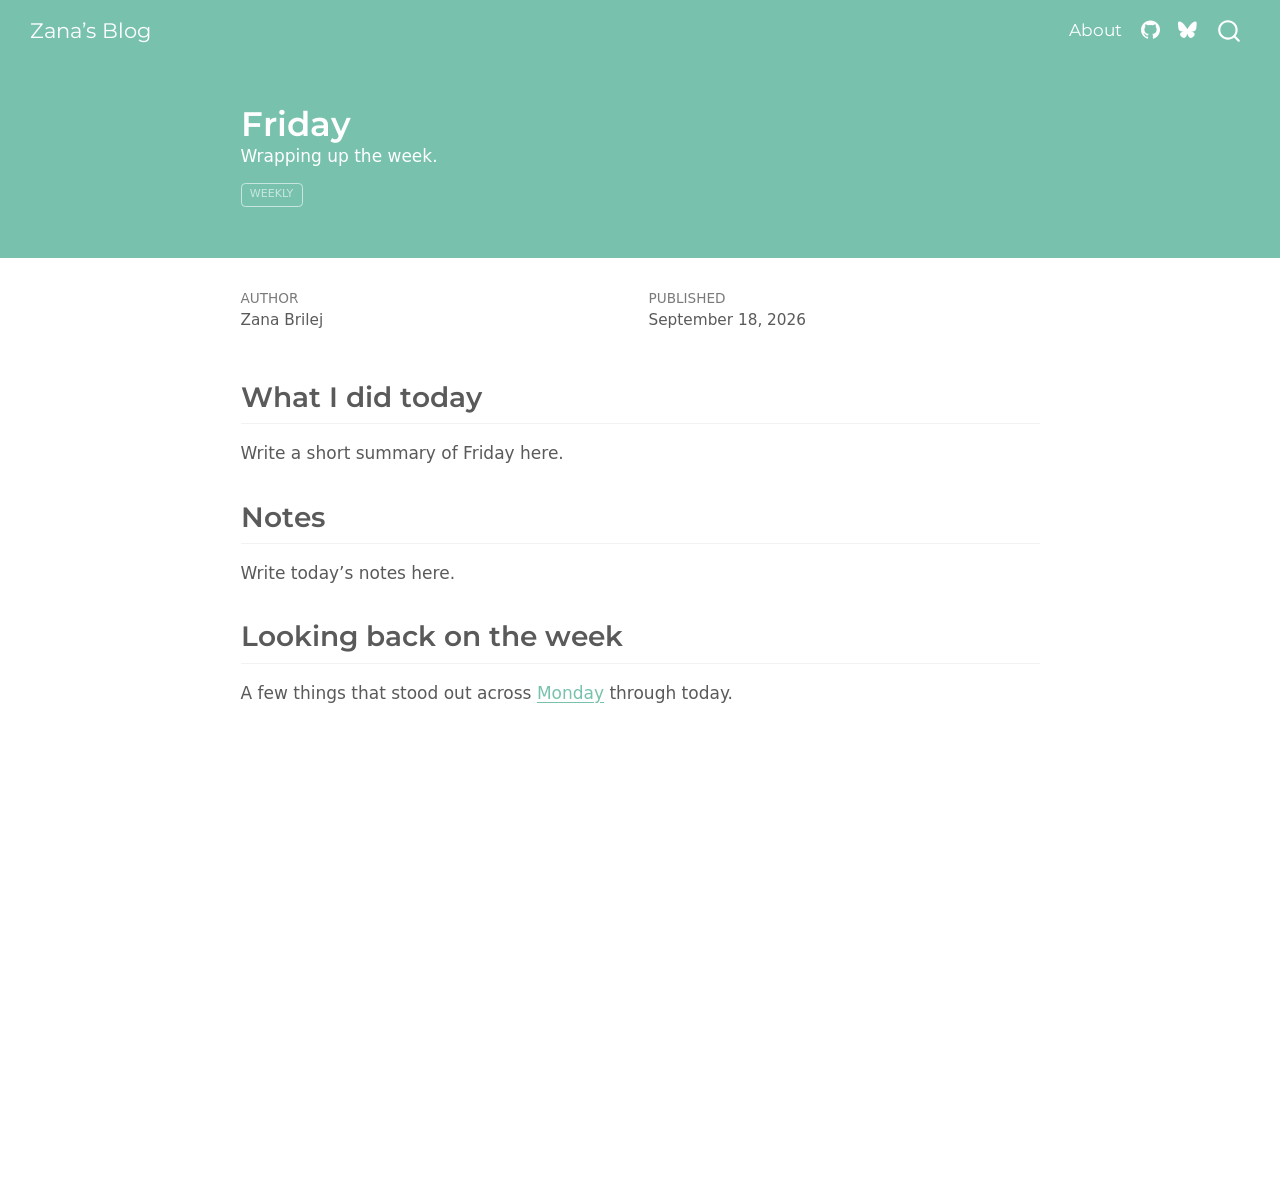
==== posts/friday/index.html @ 2ac6165e "Built site for gh-pages" ====
<!DOCTYPE html>
<html xmlns="http://www.w3.org/1999/xhtml" lang="en" xml:lang="en"><head>

<meta charset="utf-8">
<meta name="generator" content="quarto-1.10.18">

<meta name="viewport" content="width=device-width, initial-scale=1.0, user-scalable=yes">

<meta name="author" content="Zana Brilej">
<meta name="dcterms.date" content="2026-09-18">
<meta name="description" content="Wrapping up the week.">

<title>Friday – Zana’s Blog</title>
<style>
/* Default styles provided by pandoc.
** See https://pandoc.org/MANUAL.html#variables-for-html for config info.
*/
span.smallcaps{font-variant: small-caps;}
div.columns{display: flex; gap: 1.5em;}
div.column{flex: auto;}
@media screen {
div.columns{gap: min(4vw, 1.5em);}
div.column{overflow-x: auto;}
}
div.hanging-indent{margin-left: 1.5em; text-indent: -1.5em;}
ul.task-list{list-style: none;}
ul.task-list li input[type="checkbox"] {
  width: 0.8em;
  margin: 0 0.8em 0.2em -1em; /* quarto-specific, see https://github.com/quarto-dev/quarto-cli/issues/4556 */ 
  vertical-align: middle;
}
</style>


<script src="../../site_libs/quarto-nav/quarto-nav.js"></script>
<script src="../../site_libs/quarto-nav/headroom.min.js"></script>
<script src="../../site_libs/clipboard/clipboard.min.js"></script>
<script src="../../site_libs/quarto-search/autocomplete.umd.js"></script>
<script src="../../site_libs/quarto-search/fuse.min.js"></script>
<script src="../../site_libs/quarto-search/quarto-search.js"></script>
<meta name="quarto:offset" content="../../">
<script src="../../site_libs/quarto-html/quarto.js" type="module"></script>
<script src="../../site_libs/quarto-html/tabsets/tabsets.js" type="module"></script>
<script src="../../site_libs/quarto-html/popper.min.js"></script>
<script src="../../site_libs/quarto-html/tippy.umd.min.js"></script>
<script src="../../site_libs/quarto-html/anchor.min.js"></script>
<link href="../../site_libs/quarto-html/tippy.css" rel="stylesheet">
<link href="../../site_libs/quarto-html/quarto-syntax-highlighting-64a204ab8560d761af7679ceaba22944.css" rel="stylesheet" id="quarto-text-highlighting-styles">
<script src="../../site_libs/bootstrap/bootstrap.min.js"></script>
<link href="../../site_libs/bootstrap/bootstrap-icons.css" rel="stylesheet">
<link href="../../site_libs/bootstrap/bootstrap-3f68e3761999f75b0fd8faf9fa20daed.min.css" rel="stylesheet" append-hash="true" id="quarto-bootstrap" data-mode="light">
<script id="quarto-search-options" type="application/json">{
  "location": "navbar",
  "copy-button": false,
  "collapse-after": 3,
  "panel-placement": "end",
  "type": "overlay",
  "limit": 50,
  "keyboard-shortcut": [
    "f",
    "/",
    "s"
  ],
  "show-item-context": false,
  "language": {
    "search-no-results-text": "No results",
    "search-matching-documents-text": "matching documents",
    "search-copy-link-title": "Copy link to search",
    "search-hide-matches-text": "Hide additional matches",
    "search-more-match-text": "more match in this document",
    "search-more-matches-text": "more matches in this document",
    "search-clear-button-title": "Clear",
    "search-text-placeholder": "",
    "search-detached-cancel-button-title": "Cancel",
    "search-submit-button-title": "Submit",
    "search-label": "Search"
  }
}</script>


<link rel="stylesheet" href="../../styles.css">
</head>

<body class="nav-fixed fullcontent quarto-light">

<div id="quarto-search-results"></div>
  <header id="quarto-header" class="headroom fixed-top quarto-banner">
    <nav class="navbar navbar-expand-lg " data-bs-theme="dark">
      <div class="navbar-container container-fluid">
      <div class="navbar-brand-container mx-auto">
    <a class="navbar-brand" href="../../index.html">
    <span class="navbar-title">Zana’s Blog</span>
    </a>
  </div>
            <div id="quarto-search" class="" title="Search"></div>
          <button class="navbar-toggler" type="button" data-bs-toggle="collapse" data-bs-target="#navbarCollapse" aria-controls="navbarCollapse" role="menu" aria-expanded="false" aria-label="Toggle navigation" onclick="if (window.quartoToggleHeadroom) { window.quartoToggleHeadroom(); }">
  <span class="navbar-toggler-icon"></span>
</button>
          <div class="collapse navbar-collapse" id="navbarCollapse">
            <ul class="navbar-nav navbar-nav-scroll ms-auto">
  <li class="nav-item">
    <a class="nav-link" href="../../about.html"> 
<span class="menu-text">About</span></a>
  </li>  
  <li class="nav-item compact">
    <a class="nav-link" href="https://github.com/zanabrilej22"> <i class="bi bi-github" role="img">
</i> 
<span class="menu-text"></span></a>
  </li>  
  <li class="nav-item compact">
    <a class="nav-link" href="https://bsky.app/"> <i class="bi bi-bluesky" role="img">
</i> 
<span class="menu-text"></span></a>
  </li>  
</ul>
          </div> <!-- /navcollapse -->
            <div class="quarto-navbar-tools">
</div>
      </div> <!-- /container-fluid -->
    </nav>
</header>
<!-- content -->
<header id="title-block-header" class="quarto-title-block default page-columns page-full">
  <div class="quarto-title-banner page-columns page-full">
    <div class="quarto-title column-body">
      <h1 class="title">Friday</h1>
                  <div>
        <div class="description">
          Wrapping up the week.
        </div>
      </div>
                          <div class="quarto-categories">
                <div class="quarto-category">weekly</div>
              </div>
                  </div>
  </div>
    
  
  <div class="quarto-title-meta">

      <div>
      <div class="quarto-title-meta-heading">Author</div>
      <div class="quarto-title-meta-contents">
               <p>Zana Brilej </p>
            </div>
    </div>
      
      <div>
      <div class="quarto-title-meta-heading">Published</div>
      <div class="quarto-title-meta-contents">
        <p class="date">September 18, 2026</p>
      </div>
    </div>
    
      
    </div>
    
  
  </header><div id="quarto-content" class="quarto-container page-columns page-rows-contents page-layout-article page-navbar">
<!-- sidebar -->
<!-- margin-sidebar -->
    
<!-- main -->
<main class="content quarto-banner-title-block" id="quarto-document-content">





<section id="what-i-did-today" class="level2">
<h2 class="anchored" data-anchor-id="what-i-did-today">What I did today</h2>
<p>Write a short summary of Friday here.</p>
</section>
<section id="notes" class="level2">
<h2 class="anchored" data-anchor-id="notes">Notes</h2>
<p>Write today’s notes here.</p>
</section>
<section id="looking-back-on-the-week" class="level2">
<h2 class="anchored" data-anchor-id="looking-back-on-the-week">Looking back on the week</h2>
<p>A few things that stood out across <a href="../monday/">Monday</a> through today.</p>


</section>

</main> <!-- /main -->
<script id="quarto-html-after-body" type="application/javascript">
  window.document.addEventListener("DOMContentLoaded", function (event) {
    const icon = "";
    const anchorJS = new window.AnchorJS();
    anchorJS.options = {
      placement: 'right',
      icon: icon
    };
    anchorJS.add('.anchored');
    const isCodeAnnotation = (el) => {
      for (const clz of el.classList) {
        if (clz.startsWith('code-annotation-')) {                     
          return true;
        }
      }
      return false;
    }
    const onCopySuccess = function(e) {
      // button target
      const button = e.trigger;
      // don't keep focus
      button.blur();
      // flash "checked"
      button.classList.add('code-copy-button-checked');
      var currentTitle = button.getAttribute("title");
      button.setAttribute("title", "Copied!");
      let tooltip;
      if (window.bootstrap) {
        button.setAttribute("data-bs-toggle", "tooltip");
        button.setAttribute("data-bs-placement", "left");
        button.setAttribute("data-bs-title", "Copied!");
        tooltip = new bootstrap.Tooltip(button, 
          { trigger: "manual", 
            customClass: "code-copy-button-tooltip",
            offset: [0, -8]});
        tooltip.show();    
      }
      setTimeout(function() {
        if (tooltip) {
          tooltip.hide();
          button.removeAttribute("data-bs-title");
          button.removeAttribute("data-bs-toggle");
          button.removeAttribute("data-bs-placement");
        }
        button.setAttribute("title", currentTitle);
        button.classList.remove('code-copy-button-checked');
      }, 1000);
      // clear code selection
      e.clearSelection();
    }
    const getTextToCopy = function(trigger) {
      const outerScaffold = trigger.parentElement.cloneNode(true);
      const codeEl = outerScaffold.querySelector('code');
      for (const childEl of codeEl.children) {
        if (isCodeAnnotation(childEl)) {
          childEl.remove();
        }
      }
      return codeEl.innerText;
    }
    const clipboard = new window.ClipboardJS('.code-copy-button:not([data-in-quarto-modal])', {
      text: getTextToCopy
    });
    clipboard.on('success', onCopySuccess);
    if (window.document.getElementById('quarto-embedded-source-code-modal')) {
      const clipboardModal = new window.ClipboardJS('.code-copy-button[data-in-quarto-modal]', {
        text: getTextToCopy,
        container: window.document.getElementById('quarto-embedded-source-code-modal')
      });
      clipboardModal.on('success', onCopySuccess);
    }
      var localhostRegex = new RegExp(/^(?:http|https):\/\/localhost\:?[0-9]*\//);
      var mailtoRegex = new RegExp(/^mailto:/);
        var filterRegex = new RegExp("https:\/\/zanabrilej22\.github\.io\/Reproducible_research_course\/");
      var isInternal = (href) => {
          return filterRegex.test(href) || localhostRegex.test(href) || mailtoRegex.test(href);
      }
      // Inspect non-navigation links and adorn them if external
     var links = window.document.querySelectorAll('a[href]:not(.nav-link):not(.navbar-brand):not(.toc-action):not(.sidebar-link):not(.sidebar-item-toggle):not(.pagination-link):not(.no-external):not([aria-hidden]):not(.dropdown-item):not(.quarto-navigation-tool):not(.about-link)');
      for (var i=0; i<links.length; i++) {
        const link = links[i];
        if (!isInternal(link.href)) {
          // undo the damage that might have been done by quarto-nav.js in the case of
          // links that we want to consider external
          if (link.dataset.originalHref !== undefined) {
            link.href = link.dataset.originalHref;
          }
        }
      }
    function tippyHover(el, contentFn, onTriggerFn, onUntriggerFn) {
      const config = {
        allowHTML: true,
        maxWidth: 500,
        delay: 100,
        arrow: false,
        appendTo: function(el) {
            return el.parentElement;
        },
        interactive: true,
        interactiveBorder: 10,
        theme: 'quarto',
        placement: 'bottom-start',
      };
      if (contentFn) {
        config.content = contentFn;
      }
      if (onTriggerFn) {
        config.onTrigger = onTriggerFn;
      }
      if (onUntriggerFn) {
        config.onUntrigger = onUntriggerFn;
      }
      window.tippy(el, config); 
    }
    const noterefs = window.document.querySelectorAll('a[role="doc-noteref"]');
    for (var i=0; i<noterefs.length; i++) {
      const ref = noterefs[i];
      tippyHover(ref, function() {
        // use id or data attribute instead here
        let href = ref.getAttribute('data-footnote-href') || ref.getAttribute('href');
        try { href = new URL(href).hash; } catch {}
        const id = href.replace(/^#\/?/, "");
        const note = window.document.getElementById(id);
        if (note) {
          return note.innerHTML;
        } else {
          return "";
        }
      });
    }
    const xrefs = window.document.querySelectorAll('a.quarto-xref');
    const processXRef = (id, note) => {
      // Strip column container classes
      const stripColumnClz = (el) => {
        el.classList.remove("page-full", "page-columns");
        if (el.children) {
          for (const child of el.children) {
            stripColumnClz(child);
          }
        }
      }
      stripColumnClz(note)
      if (id === null || id.startsWith('sec-')) {
        // Special case sections, only their first couple elements
        const container = document.createElement("div");
        if (note.children && note.children.length > 2) {
          container.appendChild(note.children[0].cloneNode(true));
          for (let i = 1; i < note.children.length; i++) {
            const child = note.children[i];
            if (child.tagName === "P" && child.innerText === "") {
              continue;
            } else {
              container.appendChild(child.cloneNode(true));
              break;
            }
          }
          if (window.Quarto?.typesetMath) {
            window.Quarto.typesetMath(container);
          }
          return container.innerHTML
        } else {
          if (window.Quarto?.typesetMath) {
            window.Quarto.typesetMath(note);
          }
          return note.innerHTML;
        }
      } else {
        // Remove any anchor links if they are present
        const anchorLink = note.querySelector('a.anchorjs-link');
        if (anchorLink) {
          anchorLink.remove();
        }
        if (window.Quarto?.typesetMath) {
          window.Quarto.typesetMath(note);
        }
        if (note.classList.contains("callout")) {
          return note.outerHTML;
        } else {
          return note.innerHTML;
        }
      }
    }
    for (var i=0; i<xrefs.length; i++) {
      const xref = xrefs[i];
      tippyHover(xref, undefined, function(instance) {
        instance.disable();
        let url = xref.getAttribute('href');
        let hash = undefined; 
        if (url.startsWith('#')) {
          hash = url;
        } else {
          try { hash = new URL(url).hash; } catch {}
        }
        if (hash) {
          const id = hash.replace(/^#\/?/, "");
          const note = window.document.getElementById(id);
          if (note !== null) {
            try {
              const html = processXRef(id, note.cloneNode(true));
              instance.setContent(html);
            } finally {
              instance.enable();
              instance.show();
            }
          } else {
            // See if we can fetch this
            fetch(url.split('#')[0])
            .then(res => res.text())
            .then(html => {
              const parser = new DOMParser();
              const htmlDoc = parser.parseFromString(html, "text/html");
              const note = htmlDoc.getElementById(id);
              if (note !== null) {
                const html = processXRef(id, note);
                instance.setContent(html);
              } 
            }).finally(() => {
              instance.enable();
              instance.show();
            });
          }
        } else {
          // See if we can fetch a full url (with no hash to target)
          // This is a special case and we should probably do some content thinning / targeting
          fetch(url)
          .then(res => res.text())
          .then(html => {
            const parser = new DOMParser();
            const htmlDoc = parser.parseFromString(html, "text/html");
            const note = htmlDoc.querySelector('main.content');
            if (note !== null) {
              // This should only happen for chapter cross references
              // (since there is no id in the URL)
              // remove the first header
              if (note.children.length > 0 && note.children[0].tagName === "HEADER") {
                note.children[0].remove();
              }
              const html = processXRef(null, note);
              instance.setContent(html);
            } 
          }).finally(() => {
            instance.enable();
            instance.show();
          });
        }
      }, function(instance) {
      });
    }
        let selectedAnnoteEl;
        const selectorForAnnotation = ( cell, annotation) => {
          let cellAttr = 'data-code-cell="' + cell + '"';
          let lineAttr = 'data-code-annotation="' +  annotation + '"';
          const selector = 'span[' + cellAttr + '][' + lineAttr + ']';
          return selector;
        }
        const selectCodeLines = (annoteEl) => {
          const doc = window.document;
          const targetCell = annoteEl.getAttribute("data-target-cell");
          const targetAnnotation = annoteEl.getAttribute("data-target-annotation");
          const annoteSpan = window.document.querySelector(selectorForAnnotation(targetCell, targetAnnotation));
          const lines = annoteSpan.getAttribute("data-code-lines").split(",");
          const lineIds = lines.map((line) => {
            return targetCell + "-" + line;
          })
          let top = null;
          let height = null;
          let parent = null;
          if (lineIds.length > 0) {
              //compute the position of the single el (top and bottom and make a div)
              const el = window.document.getElementById(lineIds[0]);
              top = el.offsetTop;
              height = el.offsetHeight;
              parent = el.parentElement.parentElement;
            if (lineIds.length > 1) {
              const lastEl = window.document.getElementById(lineIds[lineIds.length - 1]);
              const bottom = lastEl.offsetTop + lastEl.offsetHeight;
              height = bottom - top;
            }
            if (top !== null && height !== null && parent !== null) {
              // cook up a div (if necessary) and position it 
              let div = window.document.getElementById("code-annotation-line-highlight");
              if (div === null) {
                div = window.document.createElement("div");
                div.setAttribute("id", "code-annotation-line-highlight");
                div.style.position = 'absolute';
                parent.appendChild(div);
              }
              div.style.top = top - 2 + "px";
              div.style.height = height + 4 + "px";
              div.style.left = 0;
              let gutterDiv = window.document.getElementById("code-annotation-line-highlight-gutter");
              if (gutterDiv === null) {
                gutterDiv = window.document.createElement("div");
                gutterDiv.setAttribute("id", "code-annotation-line-highlight-gutter");
                gutterDiv.style.position = 'absolute';
                const codeCell = window.document.getElementById(targetCell);
                const gutter = codeCell.querySelector('.code-annotation-gutter');
                gutter.appendChild(gutterDiv);
              }
              gutterDiv.style.top = top - 2 + "px";
              gutterDiv.style.height = height + 4 + "px";
            }
            selectedAnnoteEl = annoteEl;
          }
        };
        const unselectCodeLines = () => {
          const elementsIds = ["code-annotation-line-highlight", "code-annotation-line-highlight-gutter"];
          elementsIds.forEach((elId) => {
            const div = window.document.getElementById(elId);
            if (div) {
              div.remove();
            }
          });
          selectedAnnoteEl = undefined;
        };
          // Handle positioning of the toggle
      window.addEventListener(
        "resize",
        throttle(() => {
          elRect = undefined;
          if (selectedAnnoteEl) {
            selectCodeLines(selectedAnnoteEl);
          }
        }, 10)
      );
      function throttle(fn, ms) {
      let throttle = false;
      let timer;
        return (...args) => {
          if(!throttle) { // first call gets through
              fn.apply(this, args);
              throttle = true;
          } else { // all the others get throttled
              if(timer) clearTimeout(timer); // cancel #2
              timer = setTimeout(() => {
                fn.apply(this, args);
                timer = throttle = false;
              }, ms);
          }
        };
      }
        // Attach click handler to the DT
        const annoteDls = window.document.querySelectorAll('dt[data-target-cell]');
        for (const annoteDlNode of annoteDls) {
          annoteDlNode.addEventListener('click', (event) => {
            const clickedEl = event.target;
            if (clickedEl !== selectedAnnoteEl) {
              unselectCodeLines();
              const activeEl = window.document.querySelector('dt[data-target-cell].code-annotation-active');
              if (activeEl) {
                activeEl.classList.remove('code-annotation-active');
              }
              selectCodeLines(clickedEl);
              clickedEl.classList.add('code-annotation-active');
            } else {
              // Unselect the line
              unselectCodeLines();
              clickedEl.classList.remove('code-annotation-active');
            }
          });
        }
    const findCites = (el) => {
      const parentEl = el.parentElement;
      if (parentEl) {
        const cites = parentEl.dataset.cites;
        if (cites) {
          return {
            el,
            cites: cites.split(' ')
          };
        } else {
          return findCites(el.parentElement)
        }
      } else {
        return undefined;
      }
    };
    var bibliorefs = window.document.querySelectorAll('a[role="doc-biblioref"]');
    for (var i=0; i<bibliorefs.length; i++) {
      const ref = bibliorefs[i];
      const citeInfo = findCites(ref);
      if (citeInfo) {
        tippyHover(citeInfo.el, function() {
          var popup = window.document.createElement('div');
          citeInfo.cites.forEach(function(cite) {
            var citeDiv = window.document.createElement('div');
            citeDiv.classList.add('hanging-indent');
            citeDiv.classList.add('csl-entry');
            var biblioDiv = window.document.getElementById('ref-' + cite);
            if (biblioDiv) {
              citeDiv.innerHTML = biblioDiv.innerHTML;
            }
            popup.appendChild(citeDiv);
          });
          return popup.innerHTML;
        });
      }
    }
  });
  </script>
</div> <!-- /content -->




</body></html>
---- site_libs/quarto-html/tippy.css ----
.tippy-box[data-animation=fade][data-state=hidden]{opacity:0}[data-tippy-root]{max-width:calc(100vw - 10px)}.tippy-box{position:relative;background-color:#333;color:#fff;border-radius:4px;font-size:14px;line-height:1.4;white-space:normal;outline:0;transition-property:transform,visibility,opacity}.tippy-box[data-placement^=top]>.tippy-arrow{bottom:0}.tippy-box[data-placement^=top]>.tippy-arrow:before{bottom:-7px;left:0;border-width:8px 8px 0;border-top-color:initial;transform-origin:center top}.tippy-box[data-placement^=bottom]>.tippy-arrow{top:0}.tippy-box[data-placement^=bottom]>.tippy-arrow:before{top:-7px;left:0;border-width:0 8px 8px;border-bottom-color:initial;transform-origin:center bottom}.tippy-box[data-placement^=left]>.tippy-arrow{right:0}.tippy-box[data-placement^=left]>.tippy-arrow:before{border-width:8px 0 8px 8px;border-left-color:initial;right:-7px;transform-origin:center left}.tippy-box[data-placement^=right]>.tippy-arrow{left:0}.tippy-box[data-placement^=right]>.tippy-arrow:before{left:-7px;border-width:8px 8px 8px 0;border-right-color:initial;transform-origin:center right}.tippy-box[data-inertia][data-state=visible]{transition-timing-function:cubic-bezier(.54,1.5,.38,1.11)}.tippy-arrow{width:16px;height:16px;color:#333}.tippy-arrow:before{content:"";position:absolute;border-color:transparent;border-style:solid}.tippy-content{position:relative;padding:5px 9px;z-index:1}
---- site_libs/quarto-html/quarto-syntax-highlighting-64a204ab8560d761af7679ceaba22944.css ----
/* quarto syntax highlight colors */
:root {
  --quarto-hl-ot-color: #003B4F;
  --quarto-hl-at-color: #657422;
  --quarto-hl-ss-color: #20794D;
  --quarto-hl-an-color: #5E5E5E;
  --quarto-hl-fu-color: #4758AB;
  --quarto-hl-st-color: #20794D;
  --quarto-hl-cf-color: #003B4F;
  --quarto-hl-op-color: #5E5E5E;
  --quarto-hl-er-color: #AD0000;
  --quarto-hl-bn-color: #AD0000;
  --quarto-hl-al-color: #AD0000;
  --quarto-hl-va-color: #111111;
  --quarto-hl-bu-color: inherit;
  --quarto-hl-ex-color: inherit;
  --quarto-hl-pp-color: #AD0000;
  --quarto-hl-in-color: #5E5E5E;
  --quarto-hl-vs-color: #20794D;
  --quarto-hl-wa-color: #5E5E5E;
  --quarto-hl-do-color: #5E5E5E;
  --quarto-hl-im-color: #00769E;
  --quarto-hl-ch-color: #20794D;
  --quarto-hl-dt-color: #AD0000;
  --quarto-hl-fl-color: #AD0000;
  --quarto-hl-co-color: #5E5E5E;
  --quarto-hl-cv-color: #5E5E5E;
  --quarto-hl-cn-color: #8f5902;
  --quarto-hl-sc-color: #5E5E5E;
  --quarto-hl-dv-color: #AD0000;
  --quarto-hl-kw-color: #003B4F;
}

/* other quarto variables */
:root {
  --quarto-font-monospace: SFMono-Regular, Menlo, Monaco, Consolas, "Liberation Mono", "Courier New", monospace;
}

/* syntax highlight based on Pandoc's rules */
pre > code.sourceCode > span {
  color: #003B4F;
}

code.sourceCode > span {
  color: #003B4F;
}

div.sourceCode,
div.sourceCode pre.sourceCode {
  color: #003B4F;
}

/* Normal */
code span {
  color: #003B4F;
}

/* Alert */
code span.al {
  color: #AD0000;
  font-style: inherit;
}

/* Annotation */
code span.an {
  color: #5E5E5E;
  font-style: inherit;
}

/* Attribute */
code span.at {
  color: #657422;
  font-style: inherit;
}

/* BaseN */
code span.bn {
  color: #AD0000;
  font-style: inherit;
}

/* BuiltIn */
code span.bu {
  font-style: inherit;
}

/* ControlFlow */
code span.cf {
  color: #003B4F;
  font-weight: bold;
  font-style: inherit;
}

/* Char */
code span.ch {
  color: #20794D;
  font-style: inherit;
}

/* Constant */
code span.cn {
  color: #8f5902;
  font-style: inherit;
}

/* Comment */
code span.co {
  color: #5E5E5E;
  font-style: inherit;
}

/* CommentVar */
code span.cv {
  color: #5E5E5E;
  font-style: italic;
}

/* Documentation */
code span.do {
  color: #5E5E5E;
  font-style: italic;
}

/* DataType */
code span.dt {
  color: #AD0000;
  font-style: inherit;
}

/* DecVal */
code span.dv {
  color: #AD0000;
  font-style: inherit;
}

/* Error */
code span.er {
  color: #AD0000;
  font-style: inherit;
}

/* Extension */
code span.ex {
  font-style: inherit;
}

/* Float */
code span.fl {
  color: #AD0000;
  font-style: inherit;
}

/* Function */
code span.fu {
  color: #4758AB;
  font-style: inherit;
}

/* Import */
code span.im {
  color: #00769E;
  font-style: inherit;
}

/* Information */
code span.in {
  color: #5E5E5E;
  font-style: inherit;
}

/* Keyword */
code span.kw {
  color: #003B4F;
  font-weight: bold;
  font-style: inherit;
}

/* Operator */
code span.op {
  color: #5E5E5E;
  font-style: inherit;
}

/* Other */
code span.ot {
  color: #003B4F;
  font-style: inherit;
}

/* Preprocessor */
code span.pp {
  color: #AD0000;
  font-style: inherit;
}

/* SpecialChar */
code span.sc {
  color: #5E5E5E;
  font-style: inherit;
}

/* SpecialString */
code span.ss {
  color: #20794D;
  font-style: inherit;
}

/* String */
code span.st {
  color: #20794D;
  font-style: inherit;
}

/* Variable */
code span.va {
  color: #111111;
  font-style: inherit;
}

/* VerbatimString */
code span.vs {
  color: #20794D;
  font-style: inherit;
}

/* Warning */
code span.wa {
  color: #5E5E5E;
  font-style: italic;
}

.prevent-inlining {
  content: "</";
}

/*# sourceMappingURL=9d8d5bb603a83b8298b89080a598c93b.css.map */
---- styles.css ----
/* css styles */
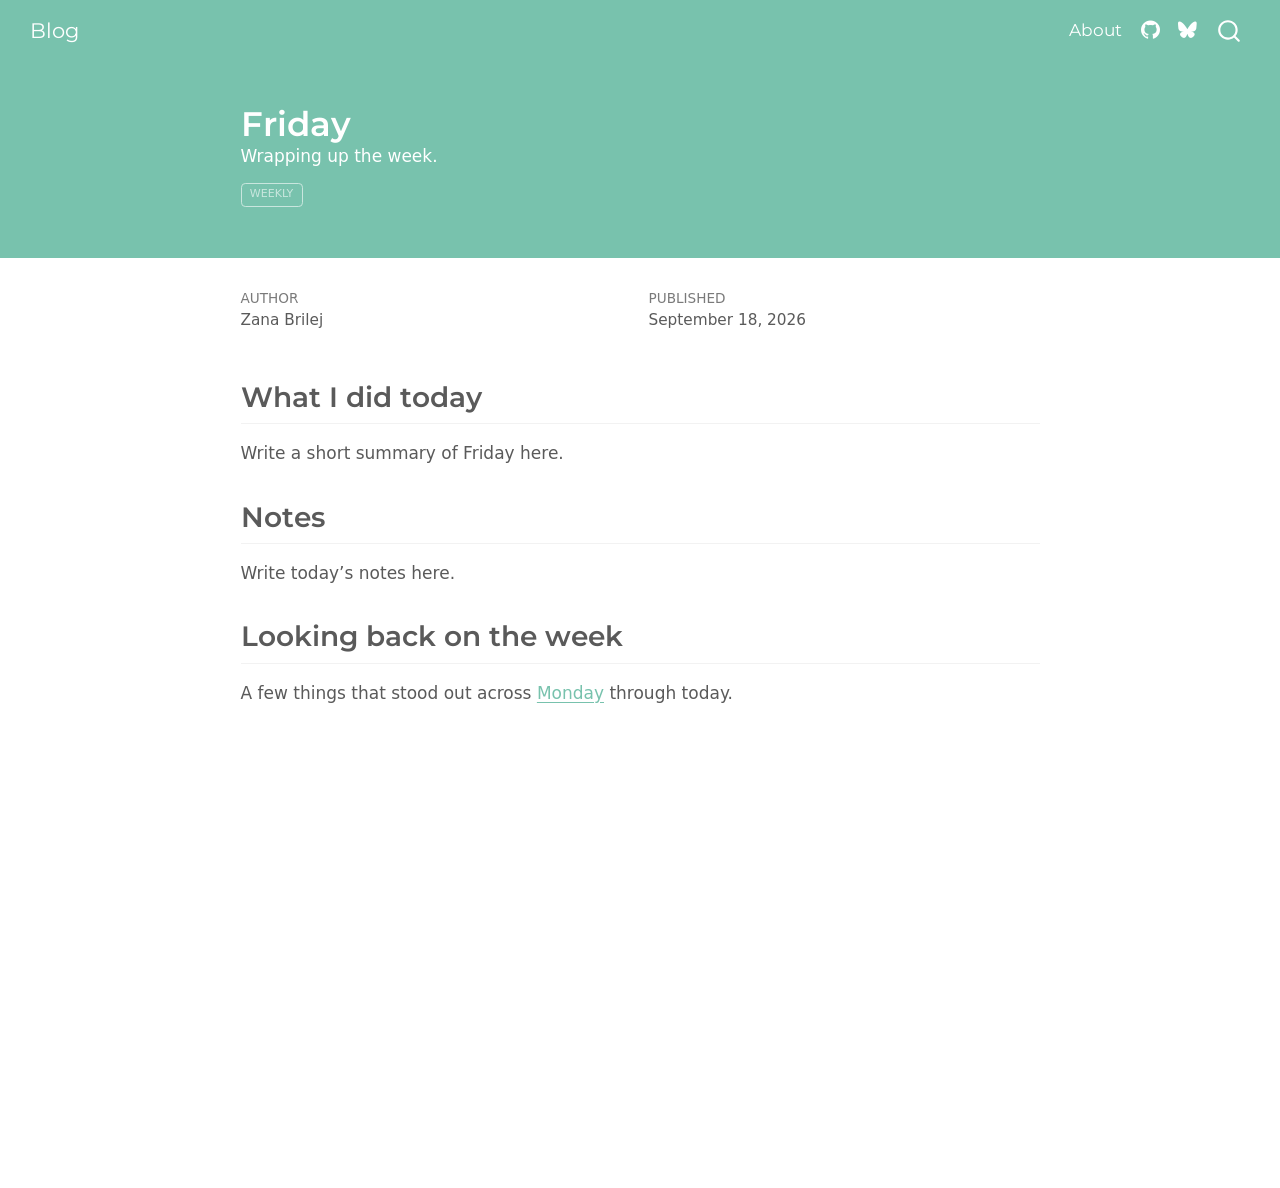
==== commit 3f61b7dc: "Built site for gh-pages" ====
--- a/posts/friday/index.html
+++ b/posts/friday/index.html
@@ -10,7 +10,7 @@
 <meta name="dcterms.date" content="2026-09-18">
 <meta name="description" content="Wrapping up the week.">
 
-<title>Friday – Zana’s Blog</title>
+<title>Friday – Blog</title>
 <style>
 /* Default styles provided by pandoc.
 ** See https://pandoc.org/MANUAL.html#variables-for-html for config info.
@@ -89,7 +89,7 @@
       <div class="navbar-container container-fluid">
       <div class="navbar-brand-container mx-auto">
     <a class="navbar-brand" href="../../index.html">
-    <span class="navbar-title">Zana’s Blog</span>
+    <span class="navbar-title">Blog</span>
     </a>
   </div>
             <div id="quarto-search" class="" title="Search"></div>
@@ -103,7 +103,7 @@
 <span class="menu-text">About</span></a>
   </li>  
   <li class="nav-item compact">
-    <a class="nav-link" href="https://github.com/zanabrilej22"> <i class="bi bi-github" role="img">
+    <a class="nav-link" href="https://github.com/"> <i class="bi bi-github" role="img">
 </i> 
 <span class="menu-text"></span></a>
   </li>  
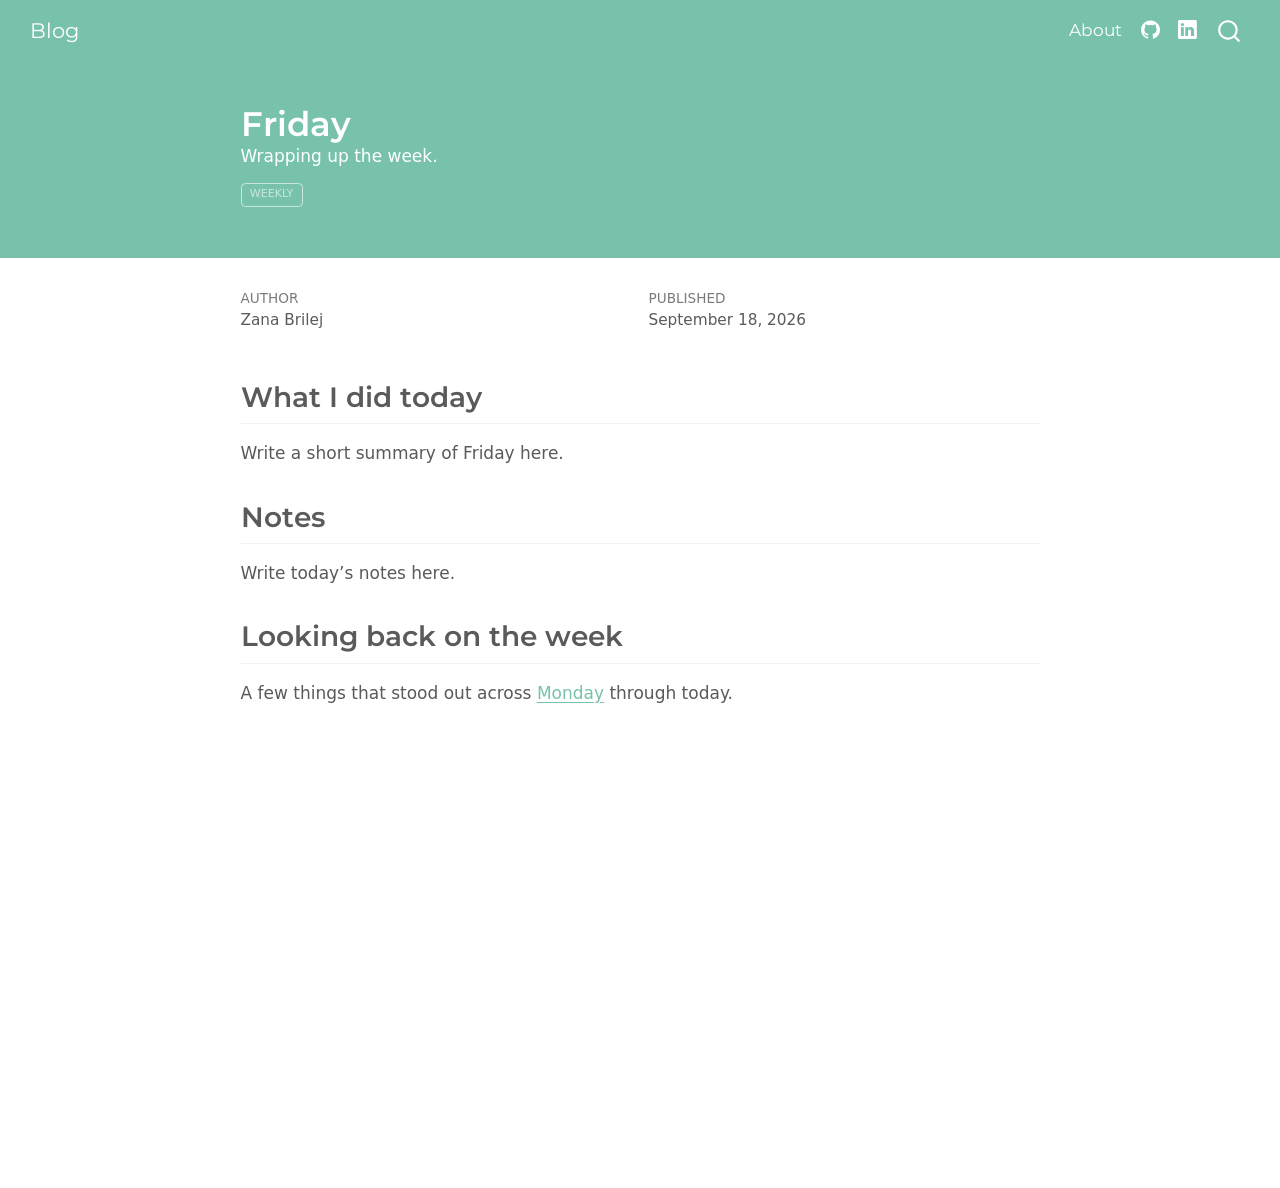
==== commit 668f8fc5: "Built site for gh-pages" ====
--- a/posts/friday/index.html
+++ b/posts/friday/index.html
@@ -103,12 +103,12 @@
 <span class="menu-text">About</span></a>
   </li>  
   <li class="nav-item compact">
-    <a class="nav-link" href="https://github.com/"> <i class="bi bi-github" role="img">
+    <a class="nav-link" href="https://github.com/zanabrilej22"> <i class="bi bi-github" role="img">
 </i> 
 <span class="menu-text"></span></a>
   </li>  
   <li class="nav-item compact">
-    <a class="nav-link" href="https://bsky.app/"> <i class="bi bi-bluesky" role="img">
+    <a class="nav-link" href="https://www.linkedin.com/in/zana-brilej-1a0b4b1b3/"> <i class="bi bi-linkedin" role="img">
 </i> 
 <span class="menu-text"></span></a>
   </li>  
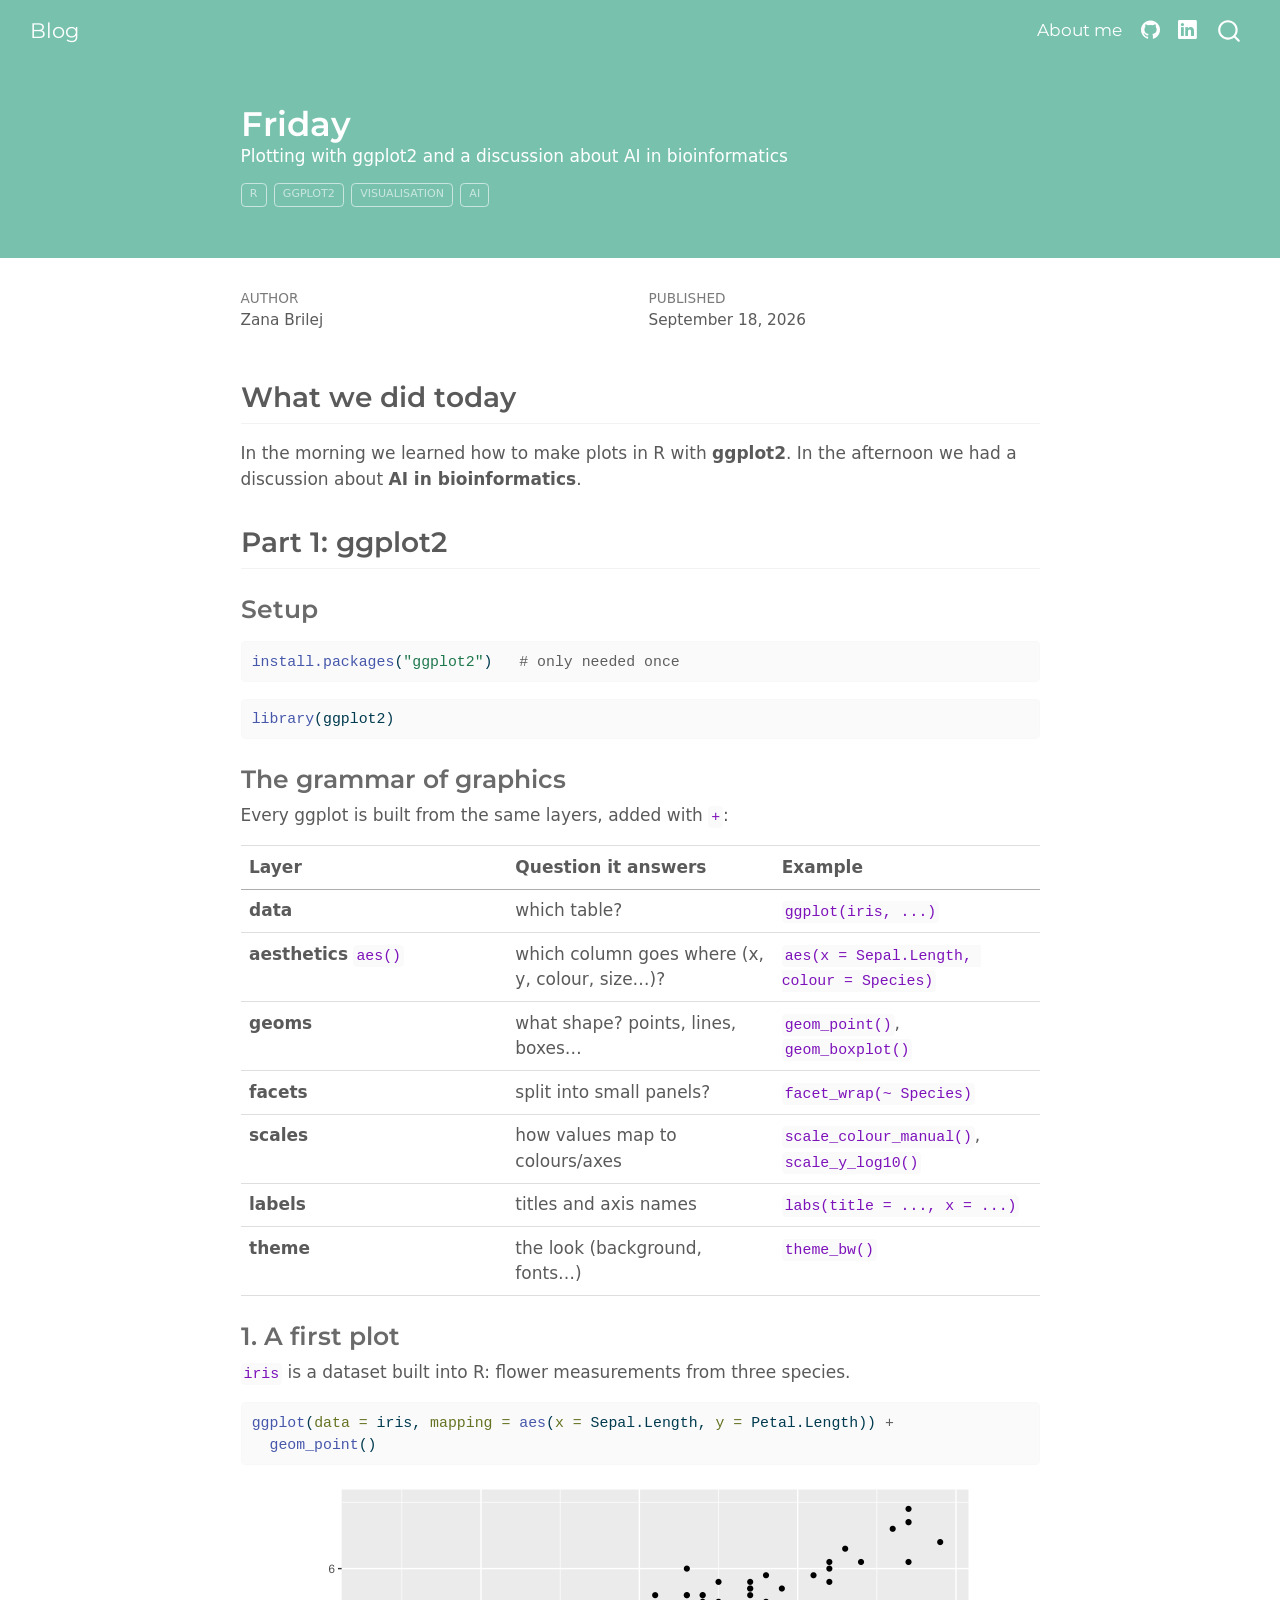
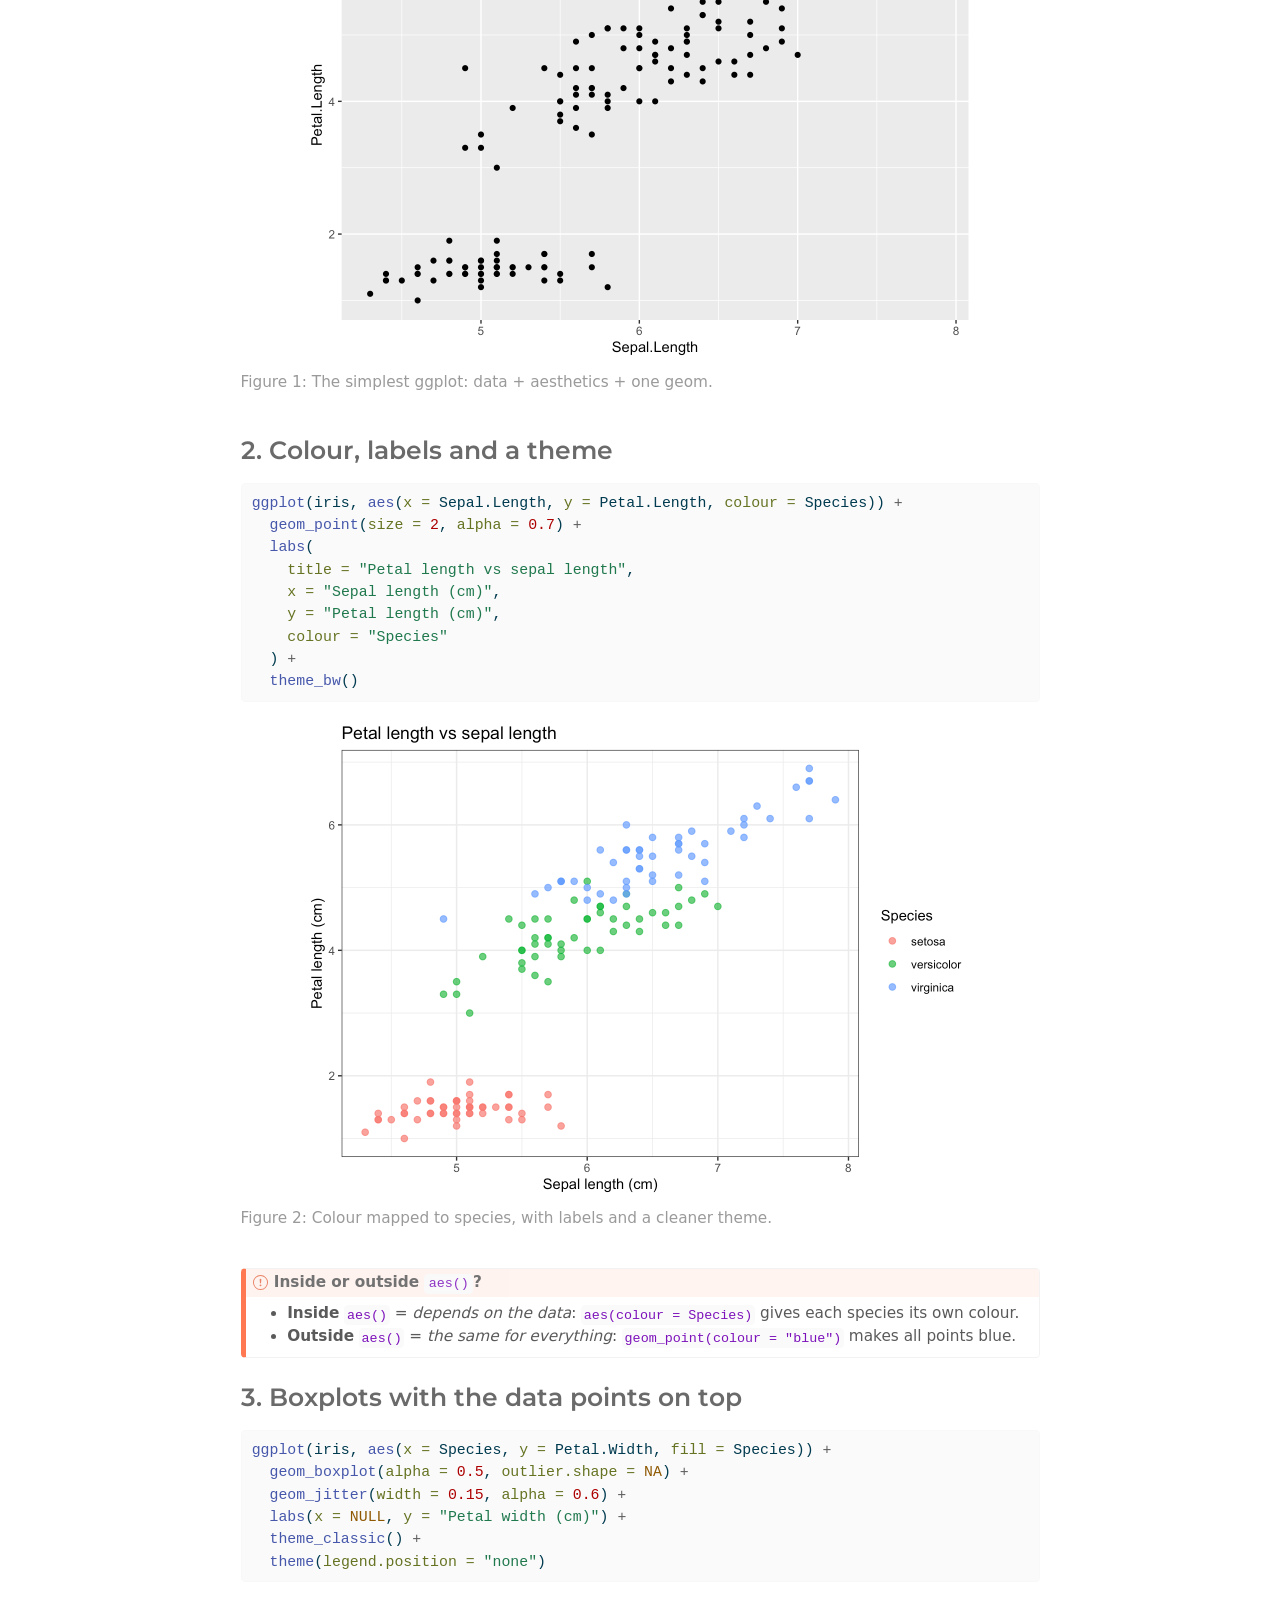
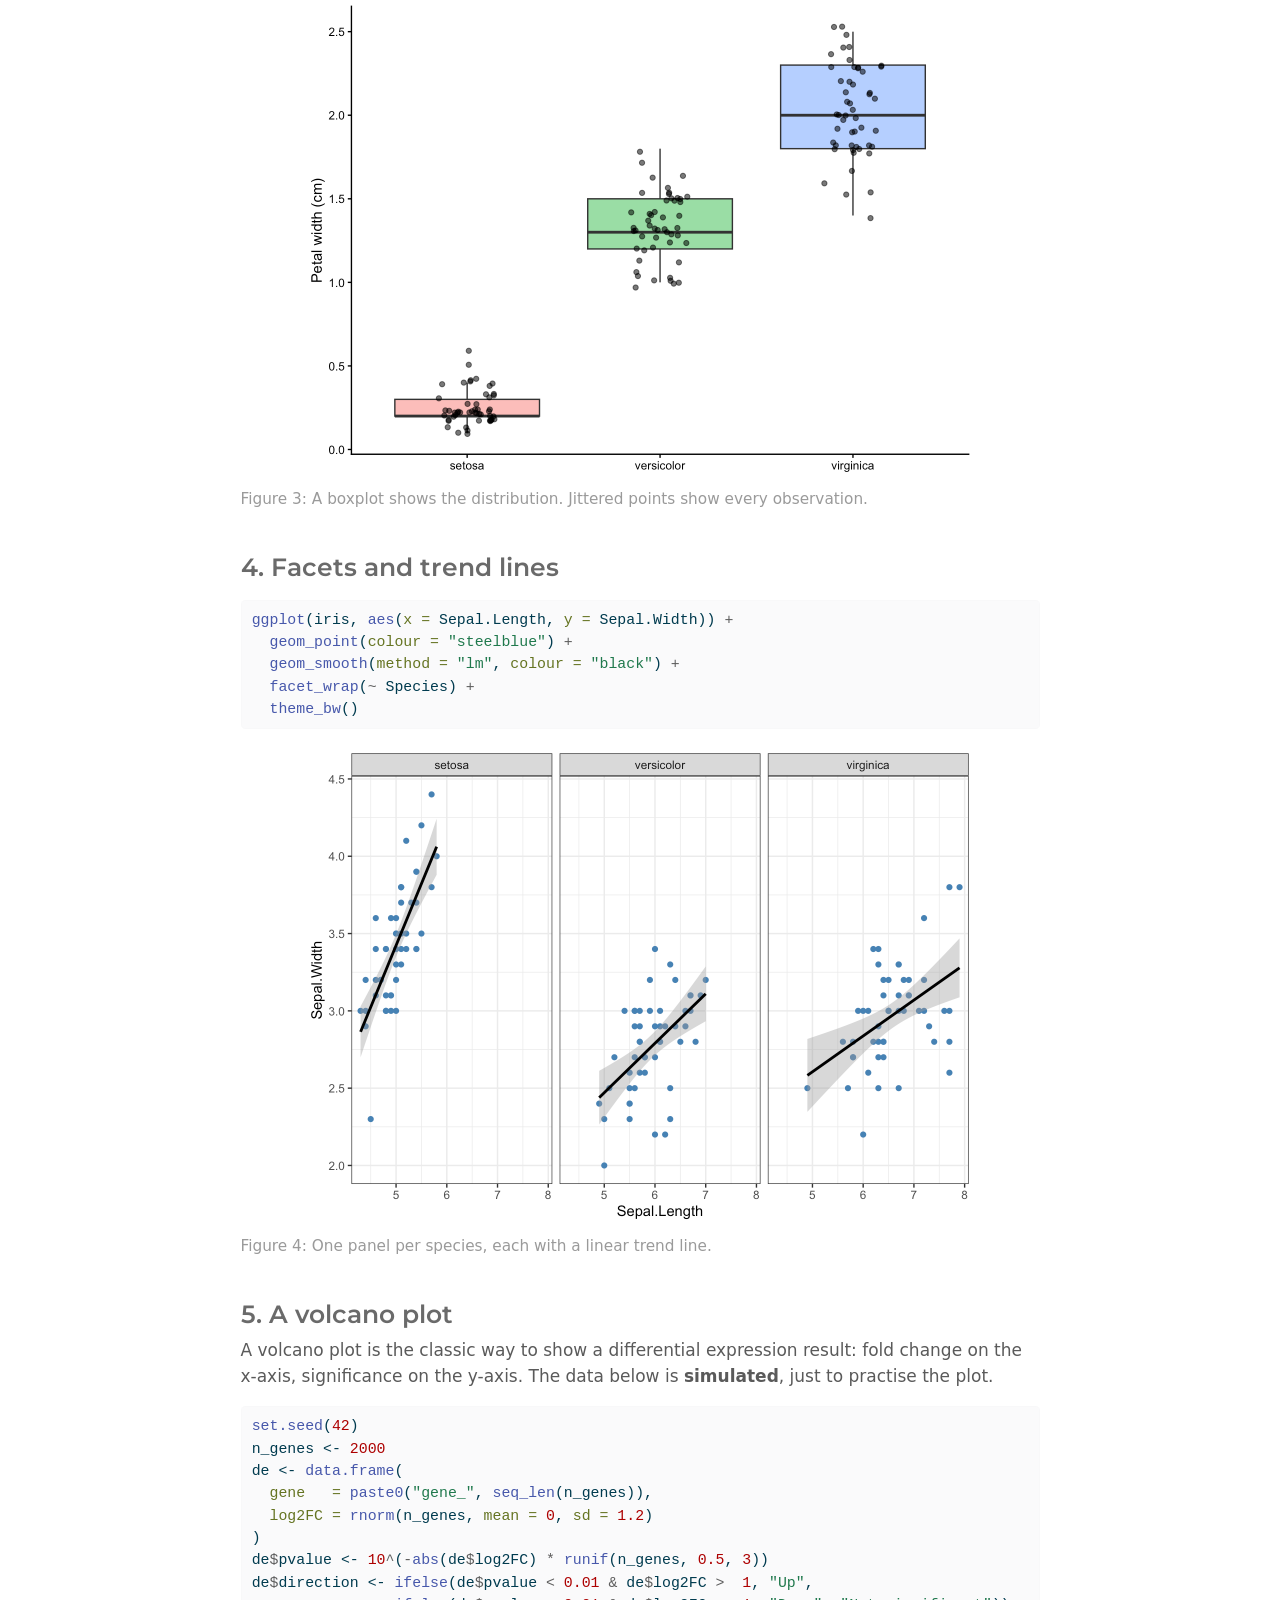
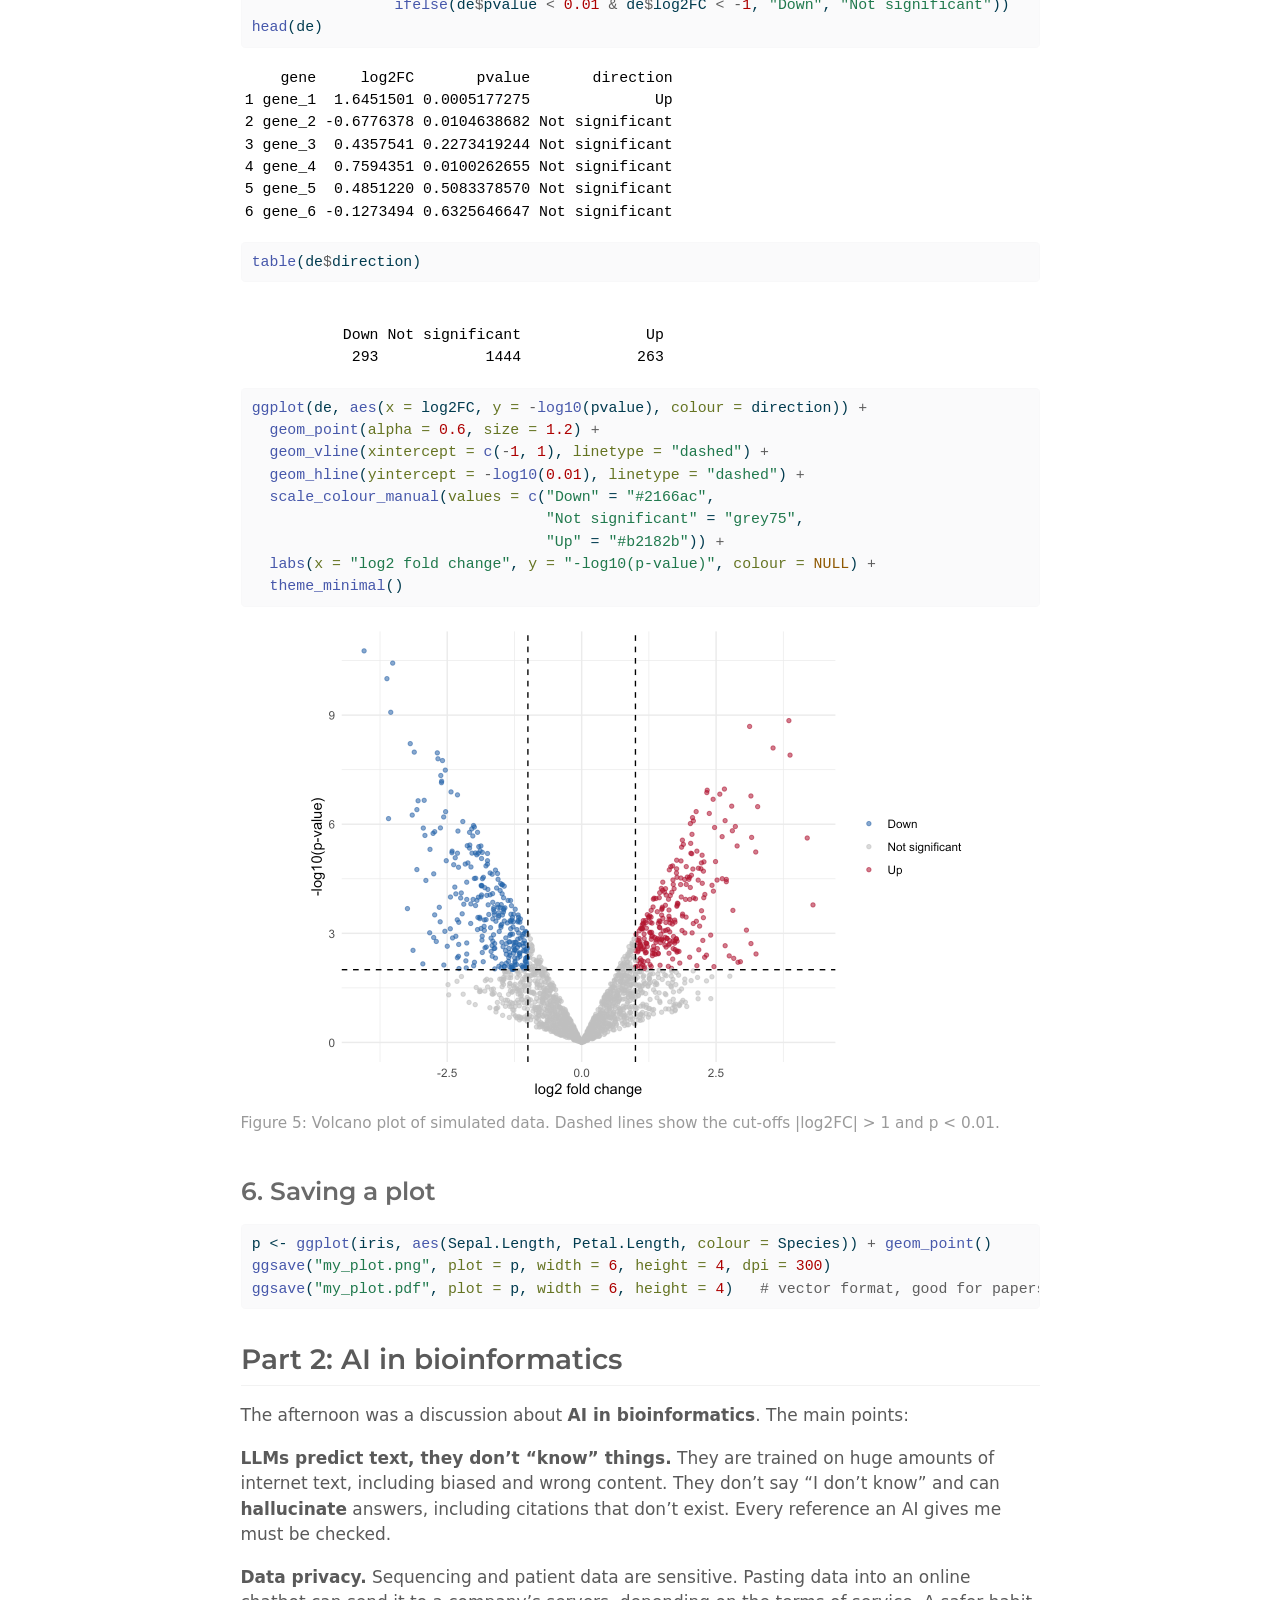
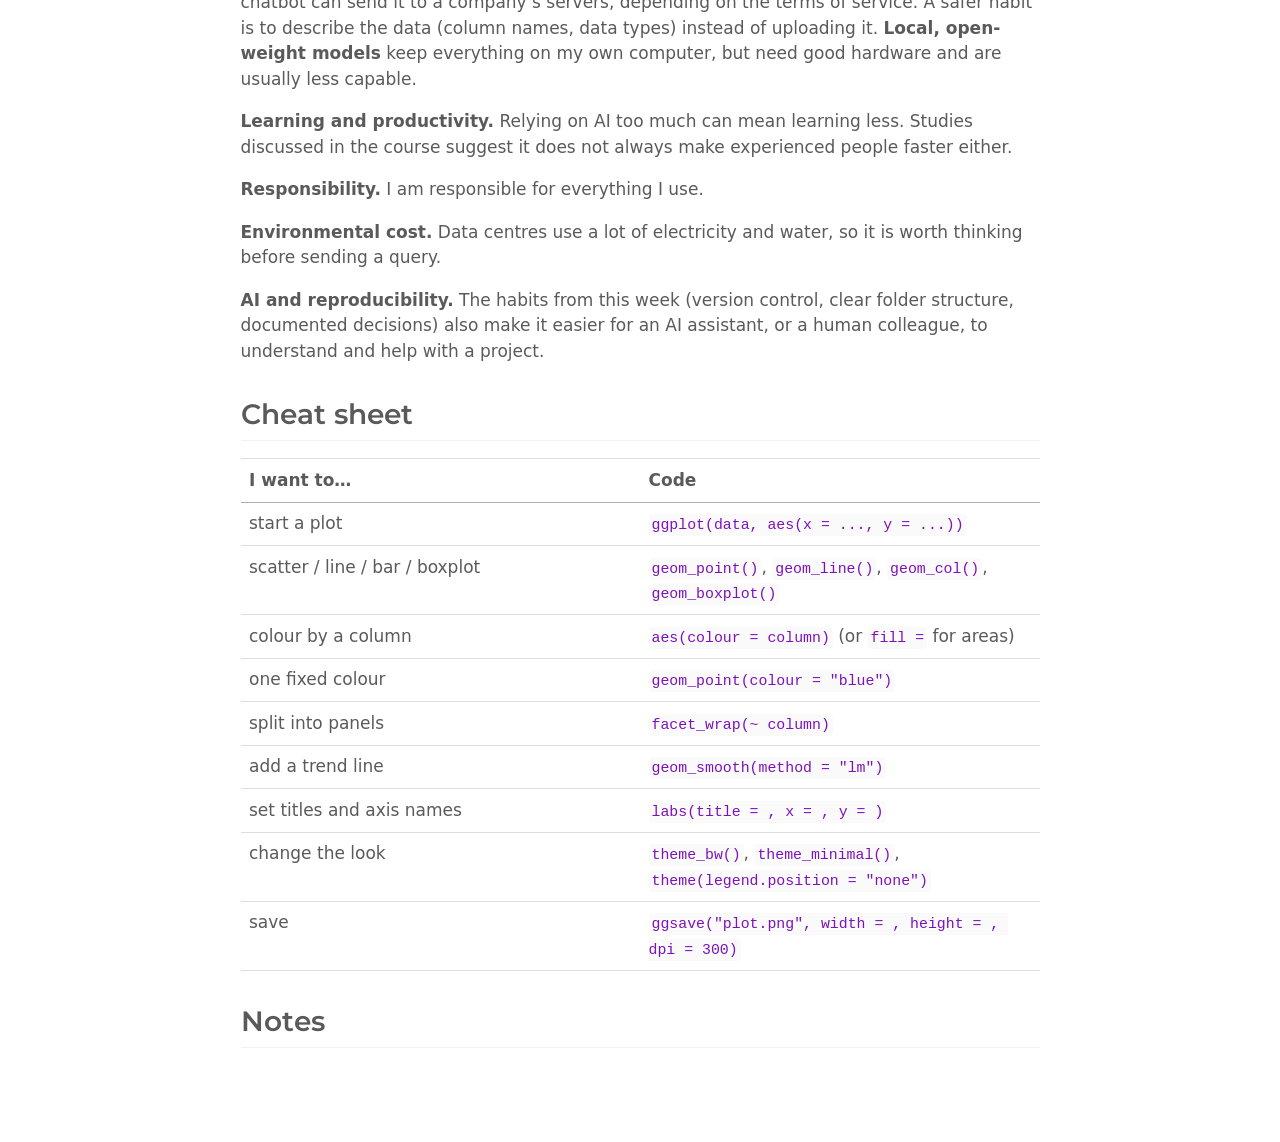
==== commit 72d212c6: "Built site for gh-pages" ====
--- a/posts/friday/index.html
+++ b/posts/friday/index.html
@@ -8,7 +8,7 @@
 
 <meta name="author" content="Zana Brilej">
 <meta name="dcterms.date" content="2026-09-18">
-<meta name="description" content="Wrapping up the week.">
+<meta name="description" content="Plotting with ggplot2 and a discussion about AI in bioinformatics">
 
 <title>Friday – Blog</title>
 <style>
@@ -29,6 +29,41 @@
   margin: 0 0.8em 0.2em -1em; /* quarto-specific, see https://github.com/quarto-dev/quarto-cli/issues/4556 */ 
   vertical-align: middle;
 }
+/* CSS for syntax highlighting */
+html { -webkit-text-size-adjust: 100%; }
+pre > code.sourceCode { white-space: pre; position: relative; }
+pre > code.sourceCode > span { display: inline-block; line-height: 1.25; }
+pre > code.sourceCode > span:empty { height: 1.2em; }
+.sourceCode { overflow: visible; }
+code.sourceCode > span { color: inherit; text-decoration: inherit; }
+div.sourceCode { margin: 1em 0; }
+pre.sourceCode { margin: 0; }
+@media screen {
+div.sourceCode { overflow: auto; }
+}
+@media print {
+pre > code.sourceCode { white-space: pre-wrap; }
+pre > code.sourceCode > span { text-indent: -5em; padding-left: 5em; }
+}
+pre.numberSource code
+  { counter-reset: source-line 0; }
+pre.numberSource code > span
+  { position: relative; left: -4em; counter-increment: source-line; }
+pre.numberSource code > span > a:first-child::before
+  { content: counter(source-line);
+    position: relative; left: -1em; text-align: right; vertical-align: baseline;
+    border: none; display: inline-block;
+    -webkit-touch-callout: none; -webkit-user-select: none;
+    -khtml-user-select: none; -moz-user-select: none;
+    -ms-user-select: none; user-select: none;
+    padding: 0 4px; width: 4em;
+  }
+pre.numberSource { margin-left: 3em;  padding-left: 4px; }
+div.sourceCode
+  {   }
+@media screen {
+pre > code.sourceCode > span > a:first-child::before { text-decoration: underline; }
+}
 </style>
 
 
@@ -48,7 +83,7 @@
 <link href="../../site_libs/quarto-html/quarto-syntax-highlighting-64a204ab8560d761af7679ceaba22944.css" rel="stylesheet" id="quarto-text-highlighting-styles">
 <script src="../../site_libs/bootstrap/bootstrap.min.js"></script>
 <link href="../../site_libs/bootstrap/bootstrap-icons.css" rel="stylesheet">
-<link href="../../site_libs/bootstrap/bootstrap-3f68e3761999f75b0fd8faf9fa20daed.min.css" rel="stylesheet" append-hash="true" id="quarto-bootstrap" data-mode="light">
+<link href="../../site_libs/bootstrap/bootstrap-95e700bef72d2880c277d2cb84c9764b.min.css" rel="stylesheet" append-hash="true" id="quarto-bootstrap" data-mode="light">
 <script id="quarto-search-options" type="application/json">{
   "location": "navbar",
   "copy-button": false,
@@ -100,7 +135,7 @@
             <ul class="navbar-nav navbar-nav-scroll ms-auto">
   <li class="nav-item">
     <a class="nav-link" href="../../about.html"> 
-<span class="menu-text">About</span></a>
+<span class="menu-text">About me</span></a>
   </li>  
   <li class="nav-item compact">
     <a class="nav-link" href="https://github.com/zanabrilej22"> <i class="bi bi-github" role="img">
@@ -126,11 +161,14 @@
       <h1 class="title">Friday</h1>
                   <div>
         <div class="description">
-          Wrapping up the week.
+          Plotting with ggplot2 and a discussion about AI in bioinformatics
         </div>
       </div>
                           <div class="quarto-categories">
-                <div class="quarto-category">weekly</div>
+                <div class="quarto-category">R</div>
+                <div class="quarto-category">ggplot2</div>
+                <div class="quarto-category">visualisation</div>
+                <div class="quarto-category">AI</div>
               </div>
                   </div>
   </div>
@@ -167,17 +205,314 @@
 
 
 
-<section id="what-i-did-today" class="level2">
-<h2 class="anchored" data-anchor-id="what-i-did-today">What I did today</h2>
-<p>Write a short summary of Friday here.</p>
+<section id="what-we-did-today" class="level2">
+<h2 class="anchored" data-anchor-id="what-we-did-today">What we did today</h2>
+<p>In the morning we learned how to make plots in R with <strong>ggplot2</strong>. In the afternoon we had a discussion about <strong>AI in bioinformatics</strong>.</p>
+</section>
+<section id="part-1-ggplot2" class="level2">
+<h2 class="anchored" data-anchor-id="part-1-ggplot2">Part 1: ggplot2</h2>
+<section id="setup" class="level3">
+<h3 class="anchored" data-anchor-id="setup">Setup</h3>
+<div class="cell">
+<div class="code-copy-outer-scaffold"><div class="sourceCode cell-code" id="cb1"><pre class="sourceCode r code-with-copy"><code class="sourceCode r"><span id="cb1-1"><a href="#cb1-1" aria-hidden="true" tabindex="-1"></a><span class="fu">install.packages</span>(<span class="st">"ggplot2"</span>)   <span class="co"># only needed once</span></span></code></pre></div><button title="Copy to Clipboard" class="code-copy-button"><i class="bi"></i></button></div>
+</div>
+<div class="cell">
+<div class="code-copy-outer-scaffold"><div class="sourceCode cell-code" id="cb2"><pre class="sourceCode r code-with-copy"><code class="sourceCode r"><span id="cb2-1"><a href="#cb2-1" aria-hidden="true" tabindex="-1"></a><span class="fu">library</span>(ggplot2)</span></code></pre></div><button title="Copy to Clipboard" class="code-copy-button"><i class="bi"></i></button></div>
+</div>
+</section>
+<section id="the-grammar-of-graphics" class="level3">
+<h3 class="anchored" data-anchor-id="the-grammar-of-graphics">The grammar of graphics</h3>
+<p>Every ggplot is built from the same layers, added with <code>+</code>:</p>
+<table class="caption-top table">
+<colgroup>
+<col style="width: 33%">
+<col style="width: 33%">
+<col style="width: 33%">
+</colgroup>
+<thead>
+<tr class="header">
+<th>Layer</th>
+<th>Question it answers</th>
+<th>Example</th>
+</tr>
+</thead>
+<tbody>
+<tr class="odd">
+<td><strong>data</strong></td>
+<td>which table?</td>
+<td><code>ggplot(iris, ...)</code></td>
+</tr>
+<tr class="even">
+<td><strong>aesthetics</strong> <code>aes()</code></td>
+<td>which column goes where (x, y, colour, size…)?</td>
+<td><code>aes(x = Sepal.Length, colour = Species)</code></td>
+</tr>
+<tr class="odd">
+<td><strong>geoms</strong></td>
+<td>what shape? points, lines, boxes…</td>
+<td><code>geom_point()</code>, <code>geom_boxplot()</code></td>
+</tr>
+<tr class="even">
+<td><strong>facets</strong></td>
+<td>split into small panels?</td>
+<td><code>facet_wrap(~ Species)</code></td>
+</tr>
+<tr class="odd">
+<td><strong>scales</strong></td>
+<td>how values map to colours/axes</td>
+<td><code>scale_colour_manual()</code>, <code>scale_y_log10()</code></td>
+</tr>
+<tr class="even">
+<td><strong>labels</strong></td>
+<td>titles and axis names</td>
+<td><code>labs(title = ..., x = ...)</code></td>
+</tr>
+<tr class="odd">
+<td><strong>theme</strong></td>
+<td>the look (background, fonts…)</td>
+<td><code>theme_bw()</code></td>
+</tr>
+</tbody>
+</table>
+</section>
+<section id="a-first-plot" class="level3">
+<h3 class="anchored" data-anchor-id="a-first-plot">1. A first plot</h3>
+<p><code>iris</code> is a dataset built into R: flower measurements from three species.</p>
+<div class="cell">
+<div class="code-copy-outer-scaffold"><div class="sourceCode cell-code" id="cb3"><pre class="sourceCode r code-with-copy"><code class="sourceCode r"><span id="cb3-1"><a href="#cb3-1" aria-hidden="true" tabindex="-1"></a><span class="fu">ggplot</span>(<span class="at">data =</span> iris, <span class="at">mapping =</span> <span class="fu">aes</span>(<span class="at">x =</span> Sepal.Length, <span class="at">y =</span> Petal.Length)) <span class="sc">+</span></span>
+<span id="cb3-2"><a href="#cb3-2" aria-hidden="true" tabindex="-1"></a>  <span class="fu">geom_point</span>()</span></code></pre></div><button title="Copy to Clipboard" class="code-copy-button"><i class="bi"></i></button></div>
+<div class="cell-output-display">
+<div id="fig-first" class="quarto-float quarto-figure quarto-figure-center anchored">
+<figure class="quarto-float quarto-float-fig figure">
+<div aria-describedby="fig-first-caption-0ceaefa1-69ba-4598-a22c-09a6ac19f8ca">
+<img src="index_files/figure-html/fig-first-1.png" class="img-fluid figure-img" width="672">
+</div>
+<figcaption class="quarto-float-caption-bottom quarto-float-caption quarto-float-fig" id="fig-first-caption-0ceaefa1-69ba-4598-a22c-09a6ac19f8ca">
+Figure&nbsp;1: The simplest ggplot: data + aesthetics + one geom.
+</figcaption>
+</figure>
+</div>
+</div>
+</div>
+</section>
+<section id="colour-labels-and-a-theme" class="level3">
+<h3 class="anchored" data-anchor-id="colour-labels-and-a-theme">2. Colour, labels and a theme</h3>
+<div class="cell">
+<div class="code-copy-outer-scaffold"><div class="sourceCode cell-code" id="cb4"><pre class="sourceCode r code-with-copy"><code class="sourceCode r"><span id="cb4-1"><a href="#cb4-1" aria-hidden="true" tabindex="-1"></a><span class="fu">ggplot</span>(iris, <span class="fu">aes</span>(<span class="at">x =</span> Sepal.Length, <span class="at">y =</span> Petal.Length, <span class="at">colour =</span> Species)) <span class="sc">+</span></span>
+<span id="cb4-2"><a href="#cb4-2" aria-hidden="true" tabindex="-1"></a>  <span class="fu">geom_point</span>(<span class="at">size =</span> <span class="dv">2</span>, <span class="at">alpha =</span> <span class="fl">0.7</span>) <span class="sc">+</span></span>
+<span id="cb4-3"><a href="#cb4-3" aria-hidden="true" tabindex="-1"></a>  <span class="fu">labs</span>(</span>
+<span id="cb4-4"><a href="#cb4-4" aria-hidden="true" tabindex="-1"></a>    <span class="at">title =</span> <span class="st">"Petal length vs sepal length"</span>,</span>
+<span id="cb4-5"><a href="#cb4-5" aria-hidden="true" tabindex="-1"></a>    <span class="at">x =</span> <span class="st">"Sepal length (cm)"</span>,</span>
+<span id="cb4-6"><a href="#cb4-6" aria-hidden="true" tabindex="-1"></a>    <span class="at">y =</span> <span class="st">"Petal length (cm)"</span>,</span>
+<span id="cb4-7"><a href="#cb4-7" aria-hidden="true" tabindex="-1"></a>    <span class="at">colour =</span> <span class="st">"Species"</span></span>
+<span id="cb4-8"><a href="#cb4-8" aria-hidden="true" tabindex="-1"></a>  ) <span class="sc">+</span></span>
+<span id="cb4-9"><a href="#cb4-9" aria-hidden="true" tabindex="-1"></a>  <span class="fu">theme_bw</span>()</span></code></pre></div><button title="Copy to Clipboard" class="code-copy-button"><i class="bi"></i></button></div>
+<div class="cell-output-display">
+<div id="fig-colour" class="quarto-float quarto-figure quarto-figure-center anchored">
+<figure class="quarto-float quarto-float-fig figure">
+<div aria-describedby="fig-colour-caption-0ceaefa1-69ba-4598-a22c-09a6ac19f8ca">
+<img src="index_files/figure-html/fig-colour-1.png" class="img-fluid figure-img" width="672">
+</div>
+<figcaption class="quarto-float-caption-bottom quarto-float-caption quarto-float-fig" id="fig-colour-caption-0ceaefa1-69ba-4598-a22c-09a6ac19f8ca">
+Figure&nbsp;2: Colour mapped to species, with labels and a cleaner theme.
+</figcaption>
+</figure>
+</div>
+</div>
+</div>
+<div class="callout callout-style-default callout-important callout-titled">
+<div class="callout-header d-flex align-content-center">
+<div class="callout-icon-container">
+<i class="callout-icon"></i>
+</div>
+<div class="callout-title-container flex-fill">
+<span class="screen-reader-only">Important</span>Inside or outside <code>aes()</code>?
+</div>
+</div>
+<div class="callout-body-container callout-body">
+<ul>
+<li><strong>Inside</strong> <code>aes()</code> = <em>depends on the data</em>: <code>aes(colour = Species)</code> gives each species its own colour.</li>
+<li><strong>Outside</strong> <code>aes()</code> = <em>the same for everything</em>: <code>geom_point(colour = "blue")</code> makes all points blue.</li>
+</ul>
+</div>
+</div>
+</section>
+<section id="boxplots-with-the-data-points-on-top" class="level3">
+<h3 class="anchored" data-anchor-id="boxplots-with-the-data-points-on-top">3. Boxplots with the data points on top</h3>
+<div class="cell">
+<div class="code-copy-outer-scaffold"><div class="sourceCode cell-code" id="cb5"><pre class="sourceCode r code-with-copy"><code class="sourceCode r"><span id="cb5-1"><a href="#cb5-1" aria-hidden="true" tabindex="-1"></a><span class="fu">ggplot</span>(iris, <span class="fu">aes</span>(<span class="at">x =</span> Species, <span class="at">y =</span> Petal.Width, <span class="at">fill =</span> Species)) <span class="sc">+</span></span>
+<span id="cb5-2"><a href="#cb5-2" aria-hidden="true" tabindex="-1"></a>  <span class="fu">geom_boxplot</span>(<span class="at">alpha =</span> <span class="fl">0.5</span>, <span class="at">outlier.shape =</span> <span class="cn">NA</span>) <span class="sc">+</span></span>
+<span id="cb5-3"><a href="#cb5-3" aria-hidden="true" tabindex="-1"></a>  <span class="fu">geom_jitter</span>(<span class="at">width =</span> <span class="fl">0.15</span>, <span class="at">alpha =</span> <span class="fl">0.6</span>) <span class="sc">+</span></span>
+<span id="cb5-4"><a href="#cb5-4" aria-hidden="true" tabindex="-1"></a>  <span class="fu">labs</span>(<span class="at">x =</span> <span class="cn">NULL</span>, <span class="at">y =</span> <span class="st">"Petal width (cm)"</span>) <span class="sc">+</span></span>
+<span id="cb5-5"><a href="#cb5-5" aria-hidden="true" tabindex="-1"></a>  <span class="fu">theme_classic</span>() <span class="sc">+</span></span>
+<span id="cb5-6"><a href="#cb5-6" aria-hidden="true" tabindex="-1"></a>  <span class="fu">theme</span>(<span class="at">legend.position =</span> <span class="st">"none"</span>)</span></code></pre></div><button title="Copy to Clipboard" class="code-copy-button"><i class="bi"></i></button></div>
+<div class="cell-output-display">
+<div id="fig-boxplot" class="quarto-float quarto-figure quarto-figure-center anchored">
+<figure class="quarto-float quarto-float-fig figure">
+<div aria-describedby="fig-boxplot-caption-0ceaefa1-69ba-4598-a22c-09a6ac19f8ca">
+<img src="index_files/figure-html/fig-boxplot-1.png" class="img-fluid figure-img" width="672">
+</div>
+<figcaption class="quarto-float-caption-bottom quarto-float-caption quarto-float-fig" id="fig-boxplot-caption-0ceaefa1-69ba-4598-a22c-09a6ac19f8ca">
+Figure&nbsp;3: A boxplot shows the distribution. Jittered points show every observation.
+</figcaption>
+</figure>
+</div>
+</div>
+</div>
+</section>
+<section id="facets-and-trend-lines" class="level3">
+<h3 class="anchored" data-anchor-id="facets-and-trend-lines">4. Facets and trend lines</h3>
+<div class="cell">
+<div class="code-copy-outer-scaffold"><div class="sourceCode cell-code" id="cb6"><pre class="sourceCode r code-with-copy"><code class="sourceCode r"><span id="cb6-1"><a href="#cb6-1" aria-hidden="true" tabindex="-1"></a><span class="fu">ggplot</span>(iris, <span class="fu">aes</span>(<span class="at">x =</span> Sepal.Length, <span class="at">y =</span> Sepal.Width)) <span class="sc">+</span></span>
+<span id="cb6-2"><a href="#cb6-2" aria-hidden="true" tabindex="-1"></a>  <span class="fu">geom_point</span>(<span class="at">colour =</span> <span class="st">"steelblue"</span>) <span class="sc">+</span></span>
+<span id="cb6-3"><a href="#cb6-3" aria-hidden="true" tabindex="-1"></a>  <span class="fu">geom_smooth</span>(<span class="at">method =</span> <span class="st">"lm"</span>, <span class="at">colour =</span> <span class="st">"black"</span>) <span class="sc">+</span></span>
+<span id="cb6-4"><a href="#cb6-4" aria-hidden="true" tabindex="-1"></a>  <span class="fu">facet_wrap</span>(<span class="sc">~</span> Species) <span class="sc">+</span></span>
+<span id="cb6-5"><a href="#cb6-5" aria-hidden="true" tabindex="-1"></a>  <span class="fu">theme_bw</span>()</span></code></pre></div><button title="Copy to Clipboard" class="code-copy-button"><i class="bi"></i></button></div>
+<div class="cell-output-display">
+<div id="fig-facets" class="quarto-float quarto-figure quarto-figure-center anchored">
+<figure class="quarto-float quarto-float-fig figure">
+<div aria-describedby="fig-facets-caption-0ceaefa1-69ba-4598-a22c-09a6ac19f8ca">
+<img src="index_files/figure-html/fig-facets-1.png" class="img-fluid figure-img" width="672">
+</div>
+<figcaption class="quarto-float-caption-bottom quarto-float-caption quarto-float-fig" id="fig-facets-caption-0ceaefa1-69ba-4598-a22c-09a6ac19f8ca">
+Figure&nbsp;4: One panel per species, each with a linear trend line.
+</figcaption>
+</figure>
+</div>
+</div>
+</div>
+</section>
+<section id="a-volcano-plot" class="level3">
+<h3 class="anchored" data-anchor-id="a-volcano-plot">5. A volcano plot</h3>
+<p>A volcano plot is the classic way to show a differential expression result: fold change on the x-axis, significance on the y-axis. The data below is <strong>simulated</strong>, just to practise the plot.</p>
+<div class="cell">
+<div class="code-copy-outer-scaffold"><div class="sourceCode cell-code" id="cb7"><pre class="sourceCode r code-with-copy"><code class="sourceCode r"><span id="cb7-1"><a href="#cb7-1" aria-hidden="true" tabindex="-1"></a><span class="fu">set.seed</span>(<span class="dv">42</span>)</span>
+<span id="cb7-2"><a href="#cb7-2" aria-hidden="true" tabindex="-1"></a>n_genes <span class="ot">&lt;-</span> <span class="dv">2000</span></span>
+<span id="cb7-3"><a href="#cb7-3" aria-hidden="true" tabindex="-1"></a>de <span class="ot">&lt;-</span> <span class="fu">data.frame</span>(</span>
+<span id="cb7-4"><a href="#cb7-4" aria-hidden="true" tabindex="-1"></a>  <span class="at">gene   =</span> <span class="fu">paste0</span>(<span class="st">"gene_"</span>, <span class="fu">seq_len</span>(n_genes)),</span>
+<span id="cb7-5"><a href="#cb7-5" aria-hidden="true" tabindex="-1"></a>  <span class="at">log2FC =</span> <span class="fu">rnorm</span>(n_genes, <span class="at">mean =</span> <span class="dv">0</span>, <span class="at">sd =</span> <span class="fl">1.2</span>)</span>
+<span id="cb7-6"><a href="#cb7-6" aria-hidden="true" tabindex="-1"></a>)</span>
+<span id="cb7-7"><a href="#cb7-7" aria-hidden="true" tabindex="-1"></a>de<span class="sc">$</span>pvalue <span class="ot">&lt;-</span> <span class="dv">10</span><span class="sc">^</span>(<span class="sc">-</span><span class="fu">abs</span>(de<span class="sc">$</span>log2FC) <span class="sc">*</span> <span class="fu">runif</span>(n_genes, <span class="fl">0.5</span>, <span class="dv">3</span>))</span>
+<span id="cb7-8"><a href="#cb7-8" aria-hidden="true" tabindex="-1"></a>de<span class="sc">$</span>direction <span class="ot">&lt;-</span> <span class="fu">ifelse</span>(de<span class="sc">$</span>pvalue <span class="sc">&lt;</span> <span class="fl">0.01</span> <span class="sc">&amp;</span> de<span class="sc">$</span>log2FC <span class="sc">&gt;</span>  <span class="dv">1</span>, <span class="st">"Up"</span>,</span>
+<span id="cb7-9"><a href="#cb7-9" aria-hidden="true" tabindex="-1"></a>                <span class="fu">ifelse</span>(de<span class="sc">$</span>pvalue <span class="sc">&lt;</span> <span class="fl">0.01</span> <span class="sc">&amp;</span> de<span class="sc">$</span>log2FC <span class="sc">&lt;</span> <span class="sc">-</span><span class="dv">1</span>, <span class="st">"Down"</span>, <span class="st">"Not significant"</span>))</span>
+<span id="cb7-10"><a href="#cb7-10" aria-hidden="true" tabindex="-1"></a><span class="fu">head</span>(de)</span></code></pre></div><button title="Copy to Clipboard" class="code-copy-button"><i class="bi"></i></button></div>
+<div class="cell-output cell-output-stdout">
+<pre><code>    gene     log2FC       pvalue       direction
+1 gene_1  1.6451501 0.0005177275              Up
+2 gene_2 -0.6776378 0.0104638682 Not significant
+3 gene_3  0.4357541 0.2273419244 Not significant
+4 gene_4  0.7594351 0.0100262655 Not significant
+5 gene_5  0.4851220 0.5083378570 Not significant
+6 gene_6 -0.1273494 0.6325646647 Not significant</code></pre>
+</div>
+<div class="code-copy-outer-scaffold"><div class="sourceCode cell-code" id="cb9"><pre class="sourceCode r code-with-copy"><code class="sourceCode r"><span id="cb9-1"><a href="#cb9-1" aria-hidden="true" tabindex="-1"></a><span class="fu">table</span>(de<span class="sc">$</span>direction)</span></code></pre></div><button title="Copy to Clipboard" class="code-copy-button"><i class="bi"></i></button></div>
+<div class="cell-output cell-output-stdout">
+<pre><code>
+           Down Not significant              Up 
+            293            1444             263 </code></pre>
+</div>
+</div>
+<div class="cell">
+<div class="code-copy-outer-scaffold"><div class="sourceCode cell-code" id="cb11"><pre class="sourceCode r code-with-copy"><code class="sourceCode r"><span id="cb11-1"><a href="#cb11-1" aria-hidden="true" tabindex="-1"></a><span class="fu">ggplot</span>(de, <span class="fu">aes</span>(<span class="at">x =</span> log2FC, <span class="at">y =</span> <span class="sc">-</span><span class="fu">log10</span>(pvalue), <span class="at">colour =</span> direction)) <span class="sc">+</span></span>
+<span id="cb11-2"><a href="#cb11-2" aria-hidden="true" tabindex="-1"></a>  <span class="fu">geom_point</span>(<span class="at">alpha =</span> <span class="fl">0.6</span>, <span class="at">size =</span> <span class="fl">1.2</span>) <span class="sc">+</span></span>
+<span id="cb11-3"><a href="#cb11-3" aria-hidden="true" tabindex="-1"></a>  <span class="fu">geom_vline</span>(<span class="at">xintercept =</span> <span class="fu">c</span>(<span class="sc">-</span><span class="dv">1</span>, <span class="dv">1</span>), <span class="at">linetype =</span> <span class="st">"dashed"</span>) <span class="sc">+</span></span>
+<span id="cb11-4"><a href="#cb11-4" aria-hidden="true" tabindex="-1"></a>  <span class="fu">geom_hline</span>(<span class="at">yintercept =</span> <span class="sc">-</span><span class="fu">log10</span>(<span class="fl">0.01</span>), <span class="at">linetype =</span> <span class="st">"dashed"</span>) <span class="sc">+</span></span>
+<span id="cb11-5"><a href="#cb11-5" aria-hidden="true" tabindex="-1"></a>  <span class="fu">scale_colour_manual</span>(<span class="at">values =</span> <span class="fu">c</span>(<span class="st">"Down"</span> <span class="ot">=</span> <span class="st">"#2166ac"</span>,</span>
+<span id="cb11-6"><a href="#cb11-6" aria-hidden="true" tabindex="-1"></a>                                 <span class="st">"Not significant"</span> <span class="ot">=</span> <span class="st">"grey75"</span>,</span>
+<span id="cb11-7"><a href="#cb11-7" aria-hidden="true" tabindex="-1"></a>                                 <span class="st">"Up"</span> <span class="ot">=</span> <span class="st">"#b2182b"</span>)) <span class="sc">+</span></span>
+<span id="cb11-8"><a href="#cb11-8" aria-hidden="true" tabindex="-1"></a>  <span class="fu">labs</span>(<span class="at">x =</span> <span class="st">"log2 fold change"</span>, <span class="at">y =</span> <span class="st">"-log10(p-value)"</span>, <span class="at">colour =</span> <span class="cn">NULL</span>) <span class="sc">+</span></span>
+<span id="cb11-9"><a href="#cb11-9" aria-hidden="true" tabindex="-1"></a>  <span class="fu">theme_minimal</span>()</span></code></pre></div><button title="Copy to Clipboard" class="code-copy-button"><i class="bi"></i></button></div>
+<div class="cell-output-display">
+<div id="fig-volcano" class="quarto-float quarto-figure quarto-figure-center anchored">
+<figure class="quarto-float quarto-float-fig figure">
+<div aria-describedby="fig-volcano-caption-0ceaefa1-69ba-4598-a22c-09a6ac19f8ca">
+<img src="index_files/figure-html/fig-volcano-1.png" class="img-fluid figure-img" width="672">
+</div>
+<figcaption class="quarto-float-caption-bottom quarto-float-caption quarto-float-fig" id="fig-volcano-caption-0ceaefa1-69ba-4598-a22c-09a6ac19f8ca">
+Figure&nbsp;5: Volcano plot of simulated data. Dashed lines show the cut-offs |log2FC| &gt; 1 and p &lt; 0.01.
+</figcaption>
+</figure>
+</div>
+</div>
+</div>
+</section>
+<section id="saving-a-plot" class="level3">
+<h3 class="anchored" data-anchor-id="saving-a-plot">6. Saving a plot</h3>
+<div class="cell">
+<div class="code-copy-outer-scaffold"><div class="sourceCode cell-code" id="cb12"><pre class="sourceCode r code-with-copy"><code class="sourceCode r"><span id="cb12-1"><a href="#cb12-1" aria-hidden="true" tabindex="-1"></a>p <span class="ot">&lt;-</span> <span class="fu">ggplot</span>(iris, <span class="fu">aes</span>(Sepal.Length, Petal.Length, <span class="at">colour =</span> Species)) <span class="sc">+</span> <span class="fu">geom_point</span>()</span>
+<span id="cb12-2"><a href="#cb12-2" aria-hidden="true" tabindex="-1"></a><span class="fu">ggsave</span>(<span class="st">"my_plot.png"</span>, <span class="at">plot =</span> p, <span class="at">width =</span> <span class="dv">6</span>, <span class="at">height =</span> <span class="dv">4</span>, <span class="at">dpi =</span> <span class="dv">300</span>)</span>
+<span id="cb12-3"><a href="#cb12-3" aria-hidden="true" tabindex="-1"></a><span class="fu">ggsave</span>(<span class="st">"my_plot.pdf"</span>, <span class="at">plot =</span> p, <span class="at">width =</span> <span class="dv">6</span>, <span class="at">height =</span> <span class="dv">4</span>)   <span class="co"># vector format, good for papers</span></span></code></pre></div><button title="Copy to Clipboard" class="code-copy-button"><i class="bi"></i></button></div>
+</div>
+</section>
+</section>
+<section id="part-2-ai-in-bioinformatics" class="level2">
+<h2 class="anchored" data-anchor-id="part-2-ai-in-bioinformatics">Part 2: AI in bioinformatics</h2>
+<p>The afternoon was a discussion about <strong>AI in bioinformatics</strong>. The main points:</p>
+<p><strong>LLMs predict text, they don’t “know” things.</strong> They are trained on huge amounts of internet text, including biased and wrong content. They don’t say “I don’t know” and can <strong>hallucinate</strong> answers, including citations that don’t exist. Every reference an AI gives me must be checked.</p>
+<p><strong>Data privacy.</strong> Sequencing and patient data are sensitive. Pasting data into an online chatbot can send it to a company’s servers, depending on the terms of service. A safer habit is to describe the data (column names, data types) instead of uploading it. <strong>Local, open-weight models</strong> keep everything on my own computer, but need good hardware and are usually less capable.</p>
+<p><strong>Learning and productivity.</strong> Relying on AI too much can mean learning less. Studies discussed in the course suggest it does not always make experienced people faster either.</p>
+<p><strong>Responsibility.</strong> I am responsible for everything I use.</p>
+<p><strong>Environmental cost.</strong> Data centres use a lot of electricity and water, so it is worth thinking before sending a query.</p>
+<p><strong>AI and reproducibility.</strong> The habits from this week (version control, clear folder structure, documented decisions) also make it easier for an AI assistant, or a human colleague, to understand and help with a project.</p>
+</section>
+<section id="cheat-sheet" class="level2">
+<h2 class="anchored" data-anchor-id="cheat-sheet">Cheat sheet</h2>
+<table class="caption-top table">
+<colgroup>
+<col style="width: 50%">
+<col style="width: 50%">
+</colgroup>
+<thead>
+<tr class="header">
+<th>I want to…</th>
+<th>Code</th>
+</tr>
+</thead>
+<tbody>
+<tr class="odd">
+<td>start a plot</td>
+<td><code>ggplot(data, aes(x = ..., y = ...))</code></td>
+</tr>
+<tr class="even">
+<td>scatter / line / bar / boxplot</td>
+<td><code>geom_point()</code>, <code>geom_line()</code>, <code>geom_col()</code>, <code>geom_boxplot()</code></td>
+</tr>
+<tr class="odd">
+<td>colour by a column</td>
+<td><code>aes(colour = column)</code> (or <code>fill =</code> for areas)</td>
+</tr>
+<tr class="even">
+<td>one fixed colour</td>
+<td><code>geom_point(colour = "blue")</code></td>
+</tr>
+<tr class="odd">
+<td>split into panels</td>
+<td><code>facet_wrap(~ column)</code></td>
+</tr>
+<tr class="even">
+<td>add a trend line</td>
+<td><code>geom_smooth(method = "lm")</code></td>
+</tr>
+<tr class="odd">
+<td>set titles and axis names</td>
+<td><code>labs(title = , x = , y = )</code></td>
+</tr>
+<tr class="even">
+<td>change the look</td>
+<td><code>theme_bw()</code>, <code>theme_minimal()</code>, <code>theme(legend.position = "none")</code></td>
+</tr>
+<tr class="odd">
+<td>save</td>
+<td><code>ggsave("plot.png", width = , height = , dpi = 300)</code></td>
+</tr>
+</tbody>
+</table>
 </section>
 <section id="notes" class="level2">
 <h2 class="anchored" data-anchor-id="notes">Notes</h2>
-<p>Write today’s notes here.</p>
-</section>
-<section id="looking-back-on-the-week" class="level2">
-<h2 class="anchored" data-anchor-id="looking-back-on-the-week">Looking back on the week</h2>
-<p>A few things that stood out across <a href="../monday/">Monday</a> through today.</p>
+<!-- Add your notes as bullet points below this line, for example:
+- something I want to remember
+-->
 
 
 </section>
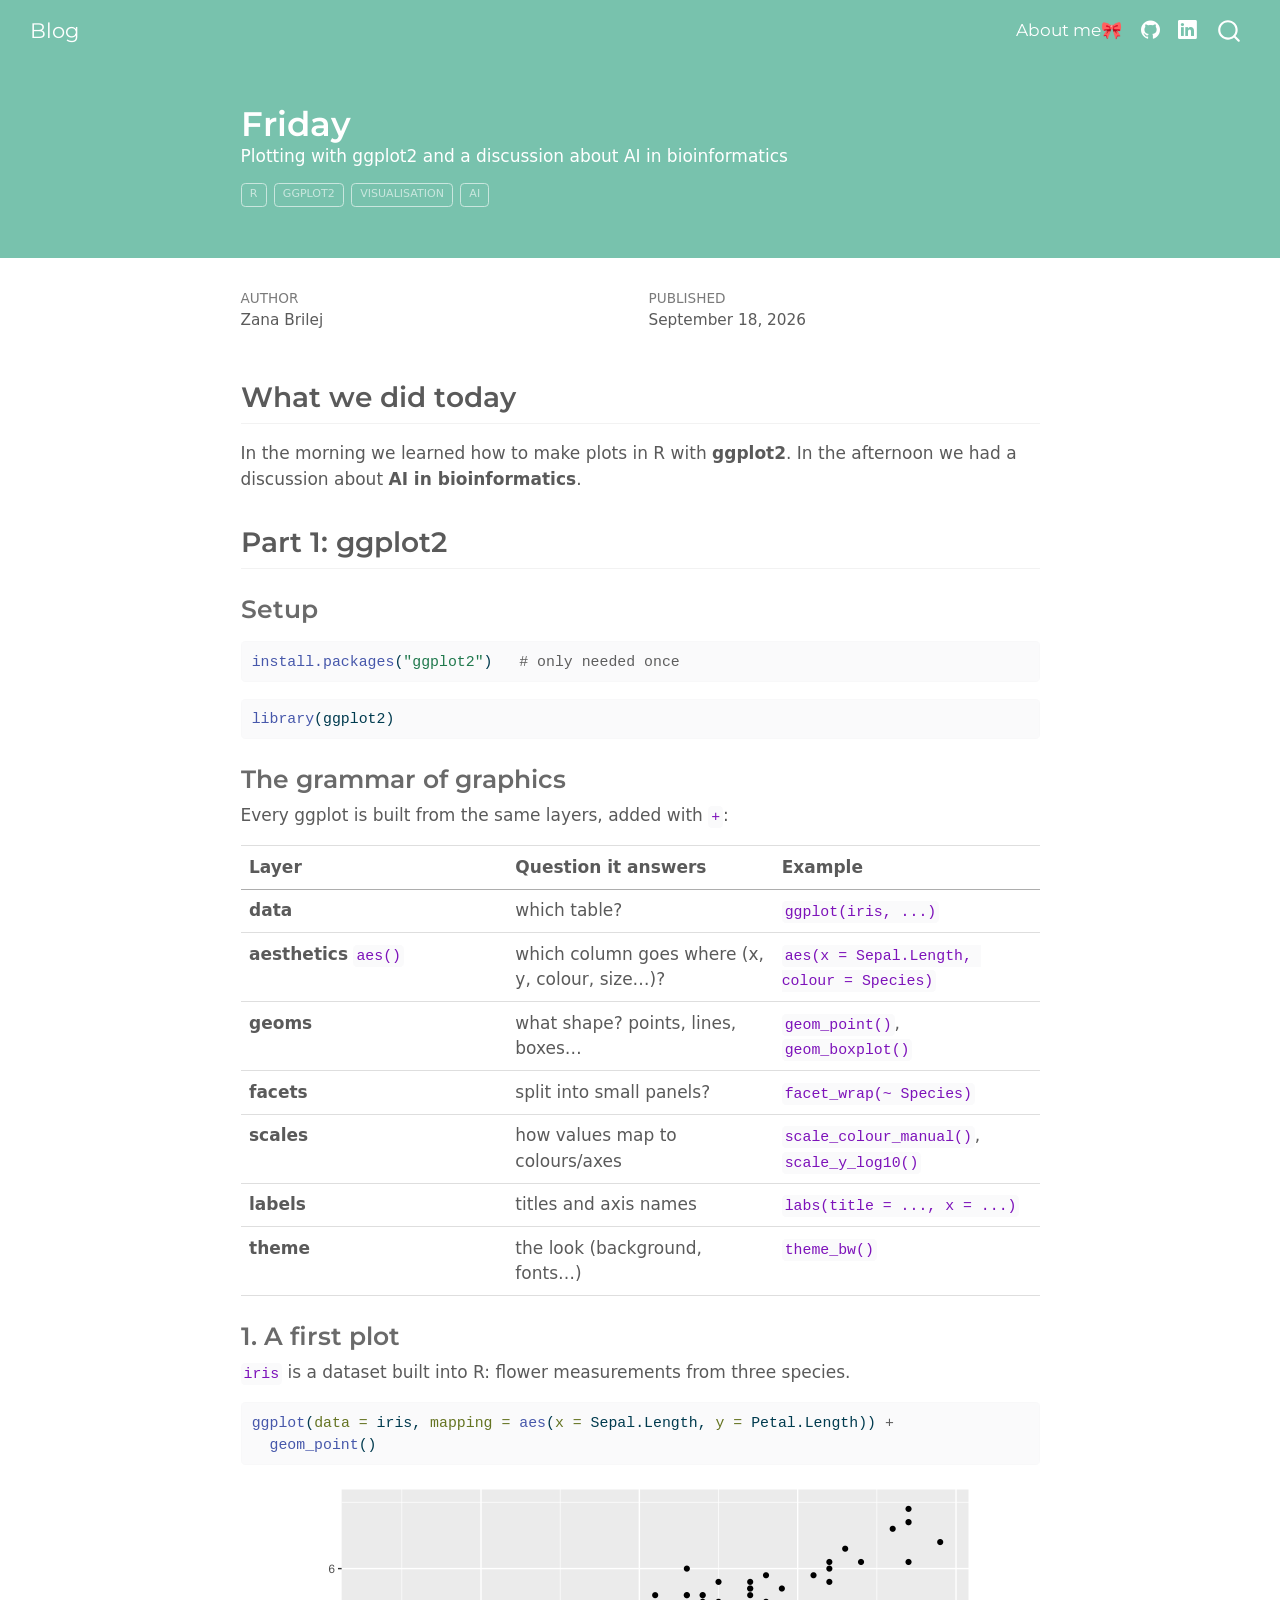
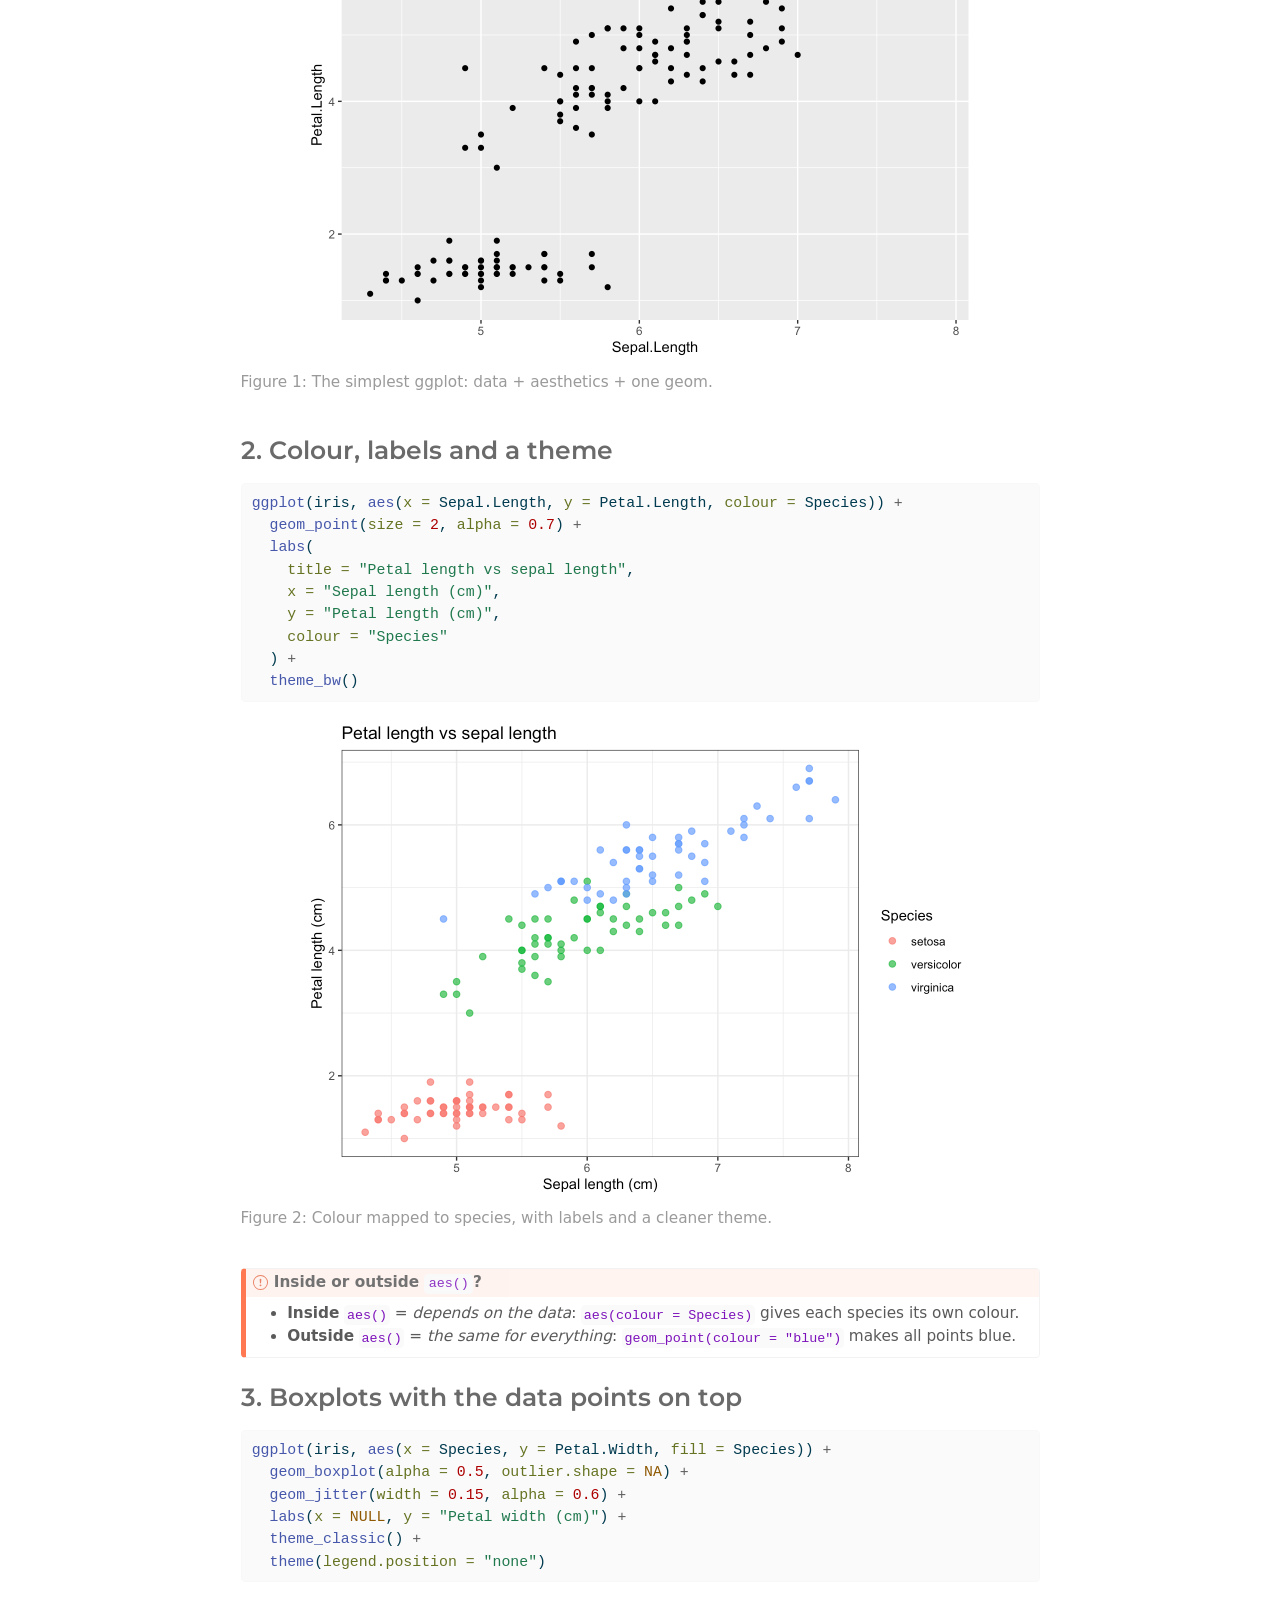
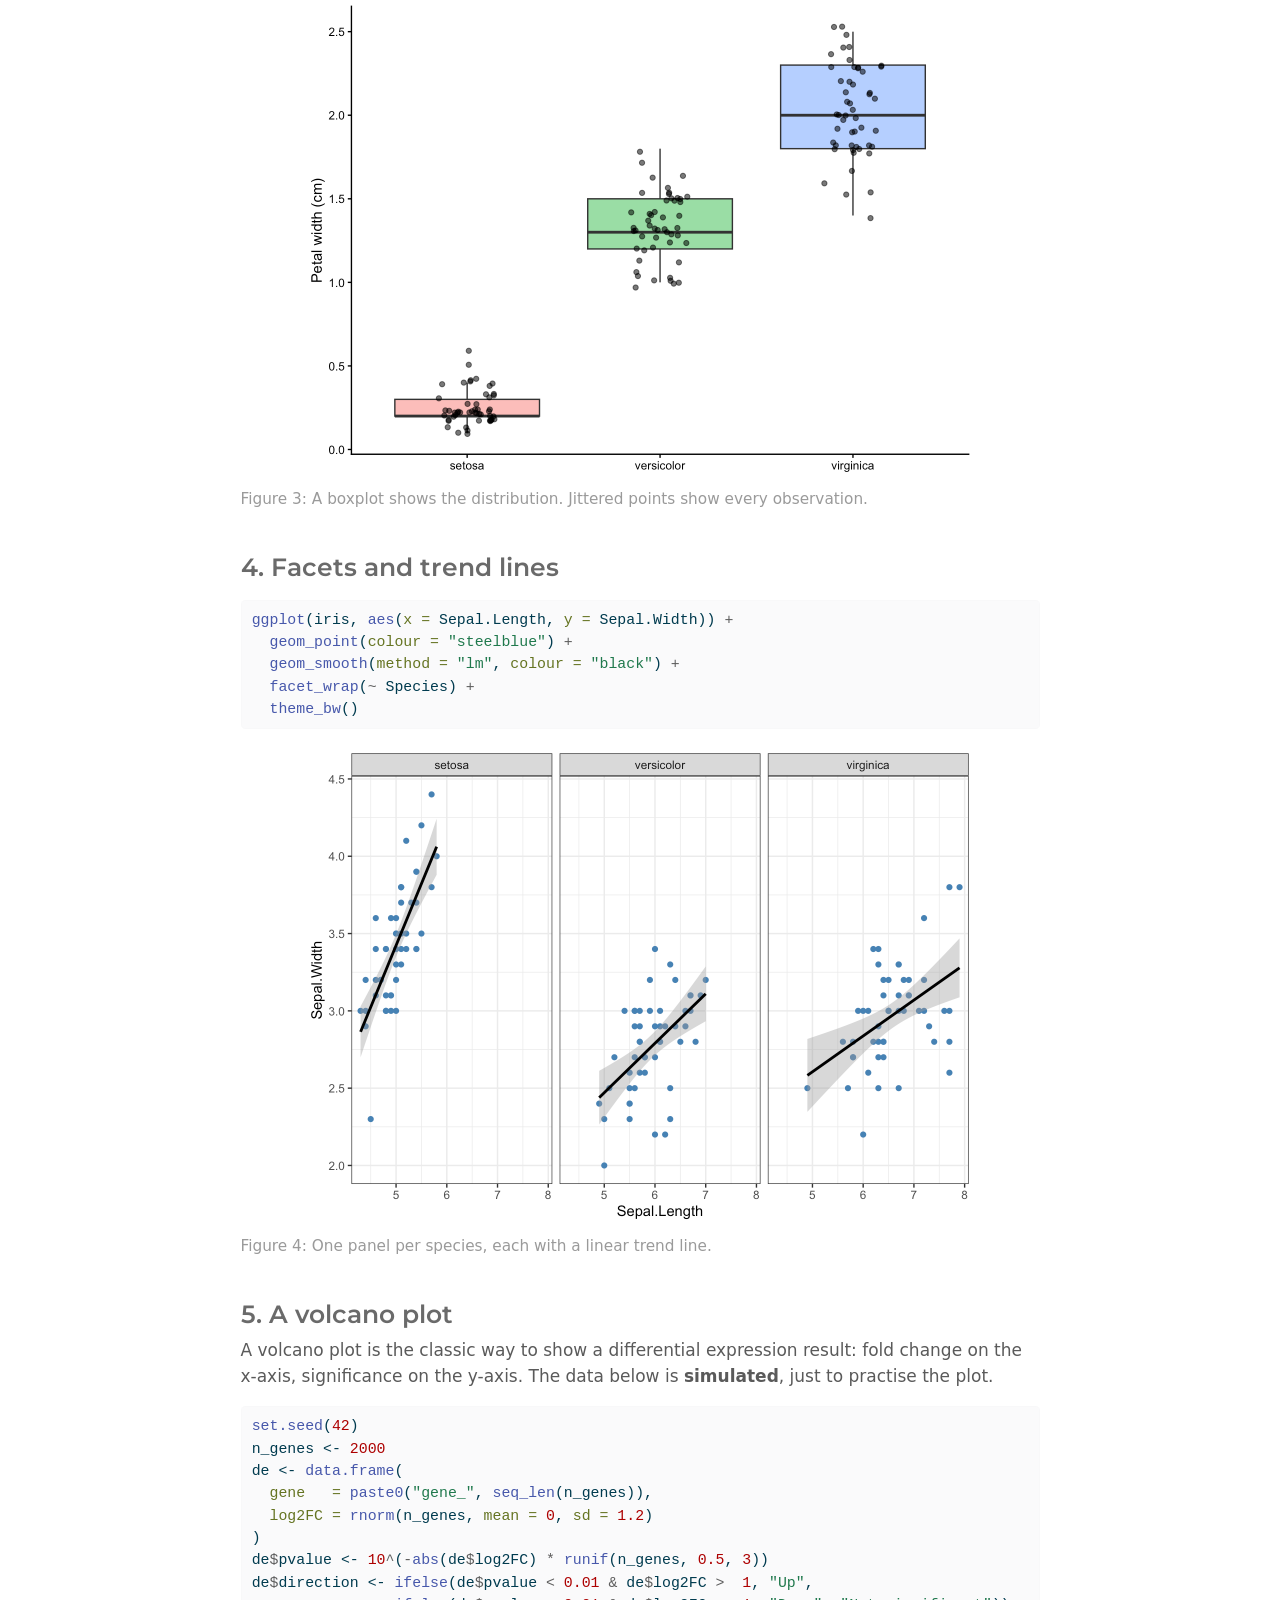
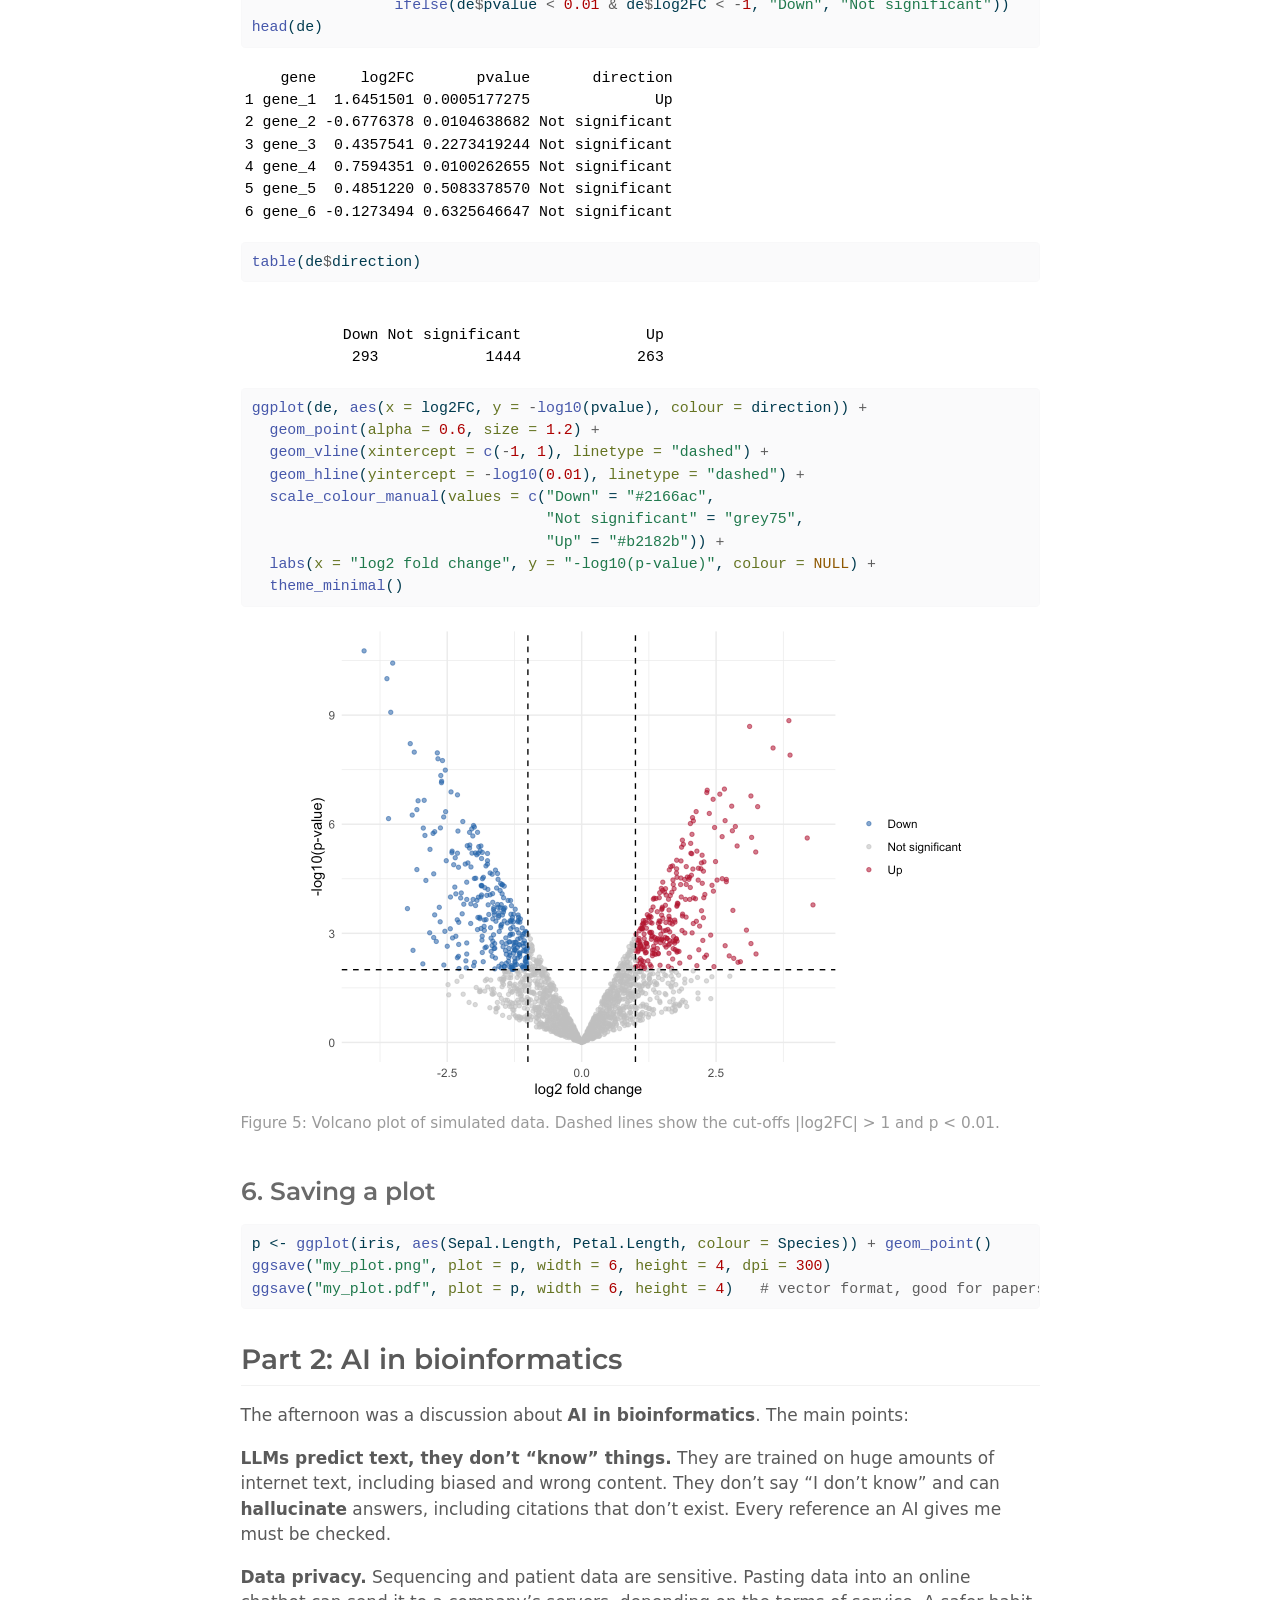
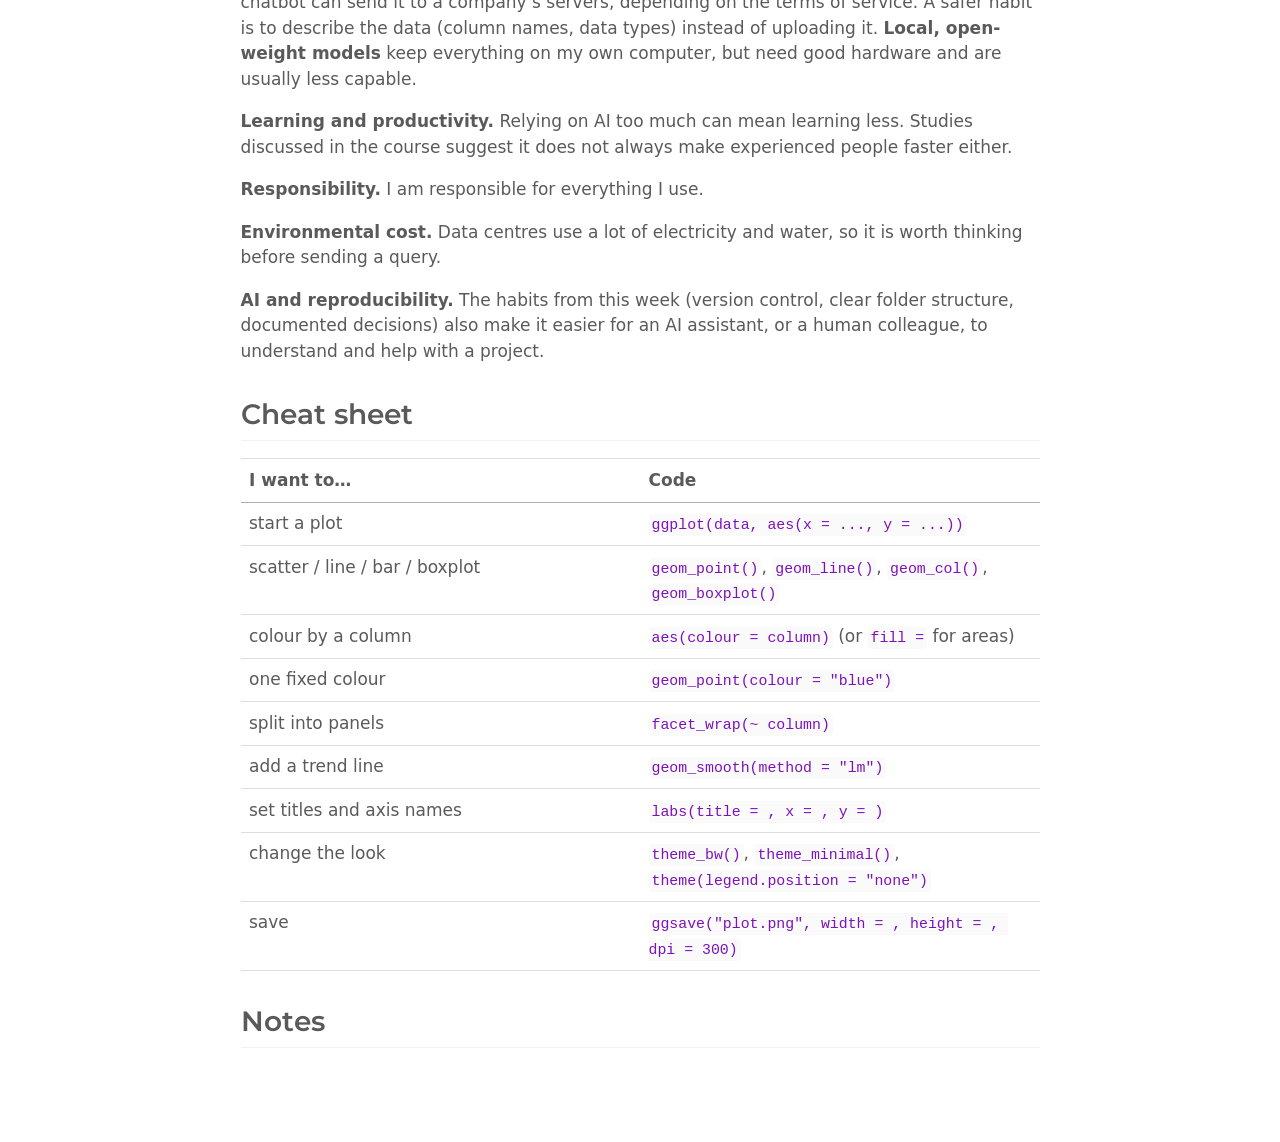
==== commit 26ae875b: "Built site for gh-pages" ====
--- a/posts/friday/index.html
+++ b/posts/friday/index.html
@@ -135,7 +135,7 @@
             <ul class="navbar-nav navbar-nav-scroll ms-auto">
   <li class="nav-item">
     <a class="nav-link" href="../../about.html"> 
-<span class="menu-text">About me</span></a>
+<span class="menu-text">About me🎀</span></a>
   </li>  
   <li class="nav-item compact">
     <a class="nav-link" href="https://github.com/zanabrilej22"> <i class="bi bi-github" role="img">
@@ -143,7 +143,7 @@
 <span class="menu-text"></span></a>
   </li>  
   <li class="nav-item compact">
-    <a class="nav-link" href="https://www.linkedin.com/in/zana-brilej-1a0b4b1b3/"> <i class="bi bi-linkedin" role="img">
+    <a class="nav-link" href="https://www.linkedin.com/in/žana-brilej-643402201"> <i class="bi bi-linkedin" role="img">
 </i> 
 <span class="menu-text"></span></a>
   </li>  
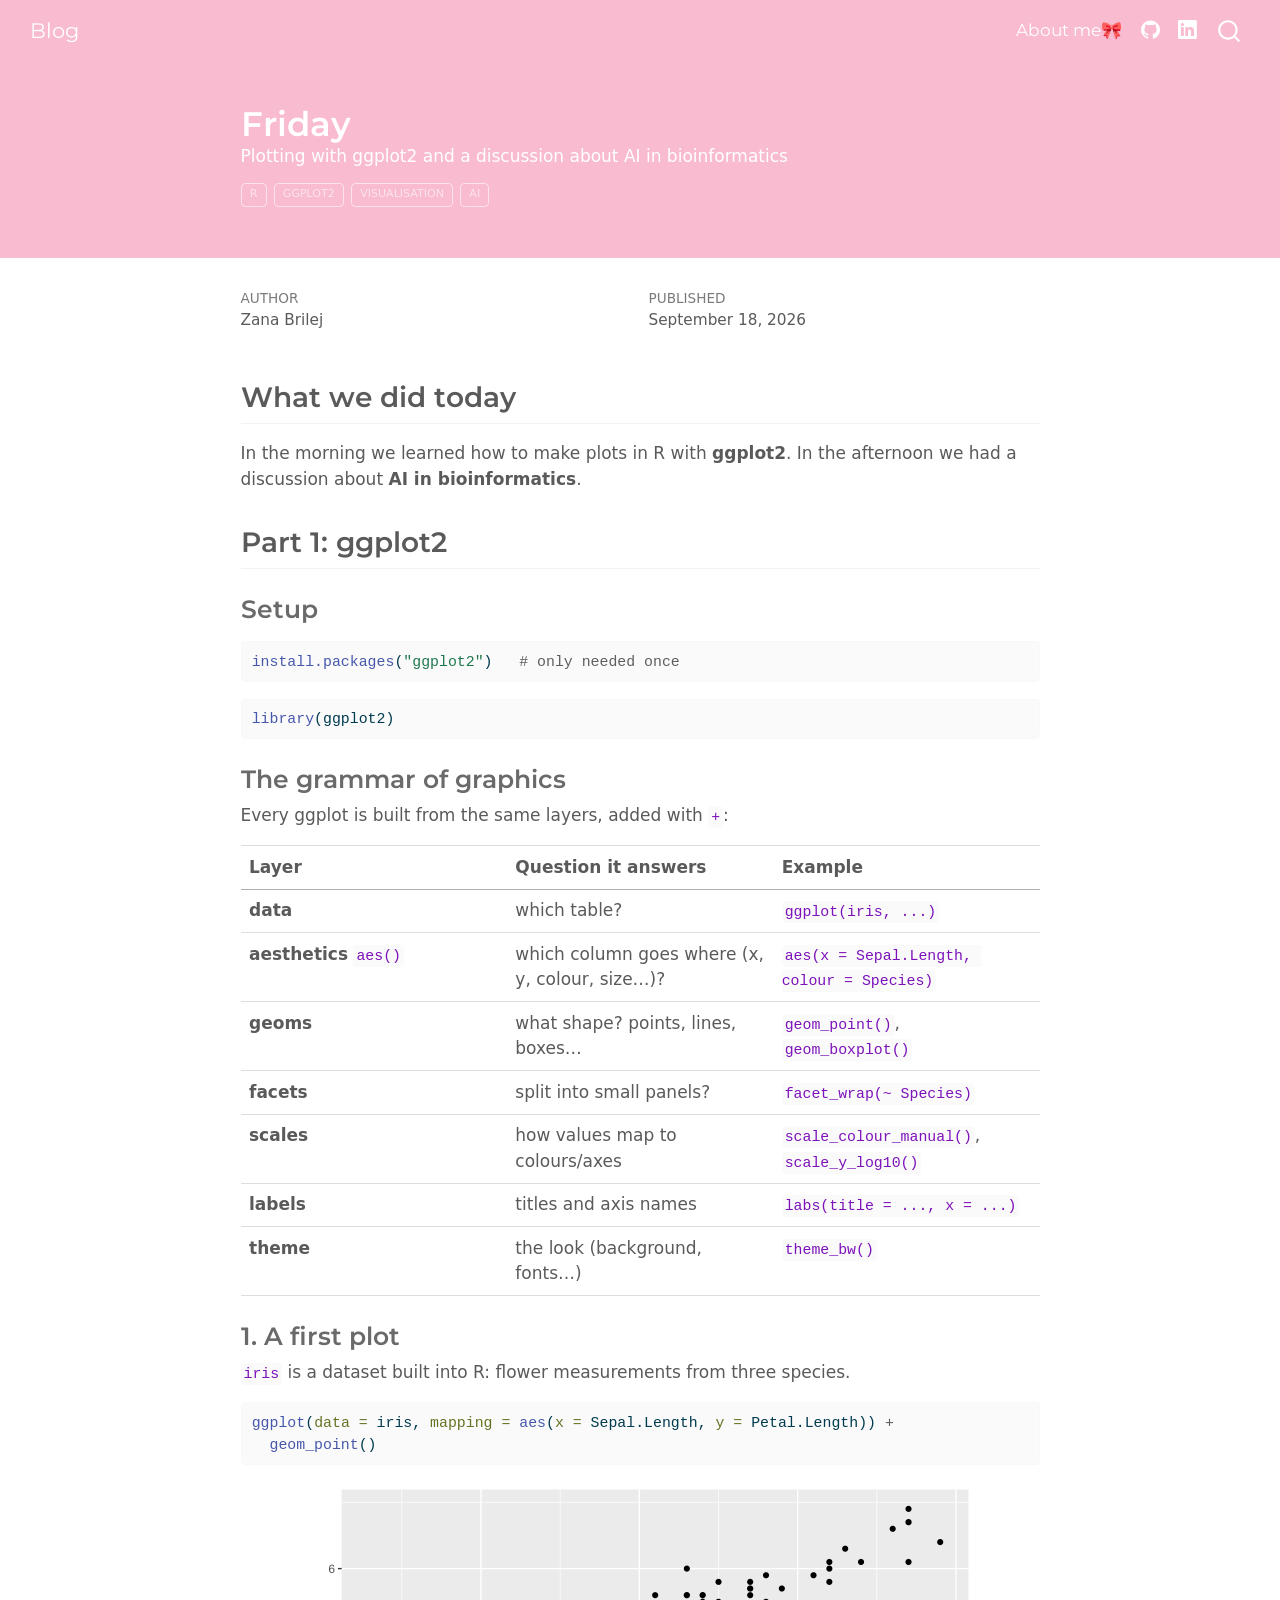
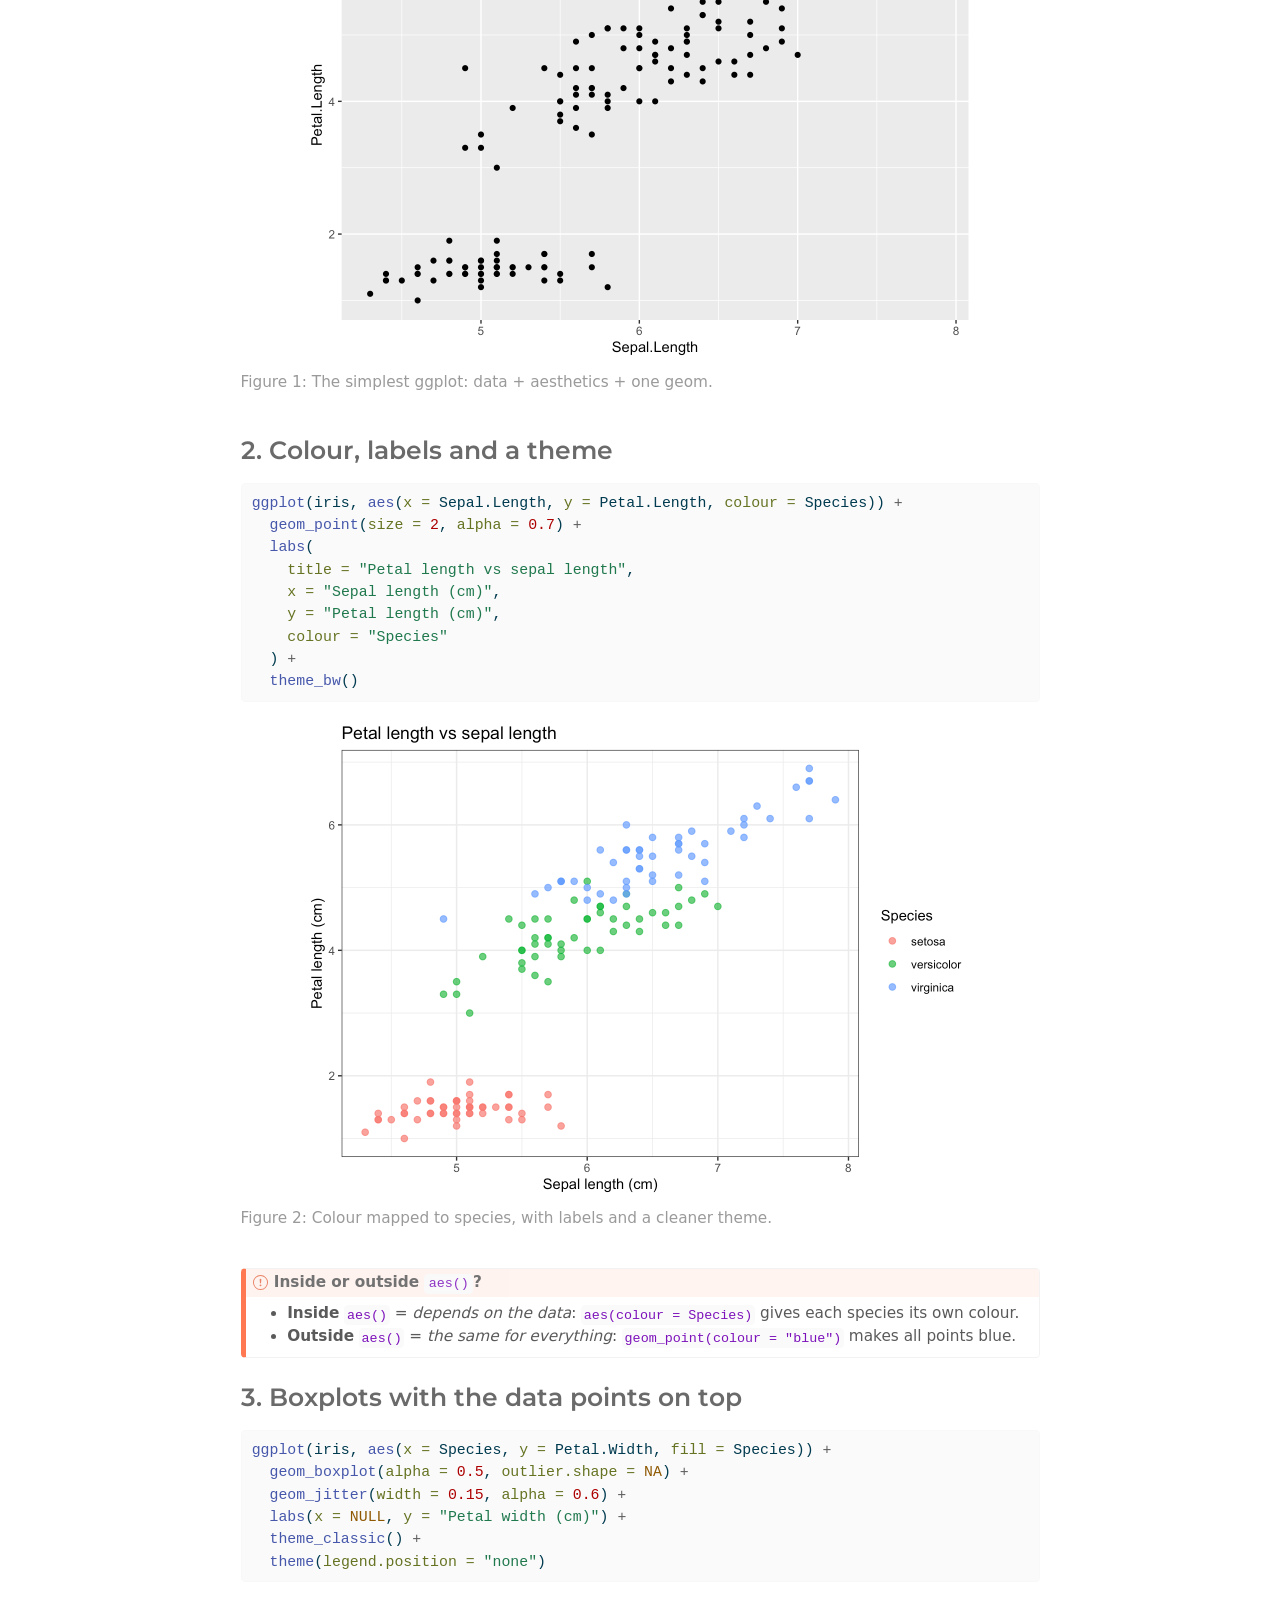
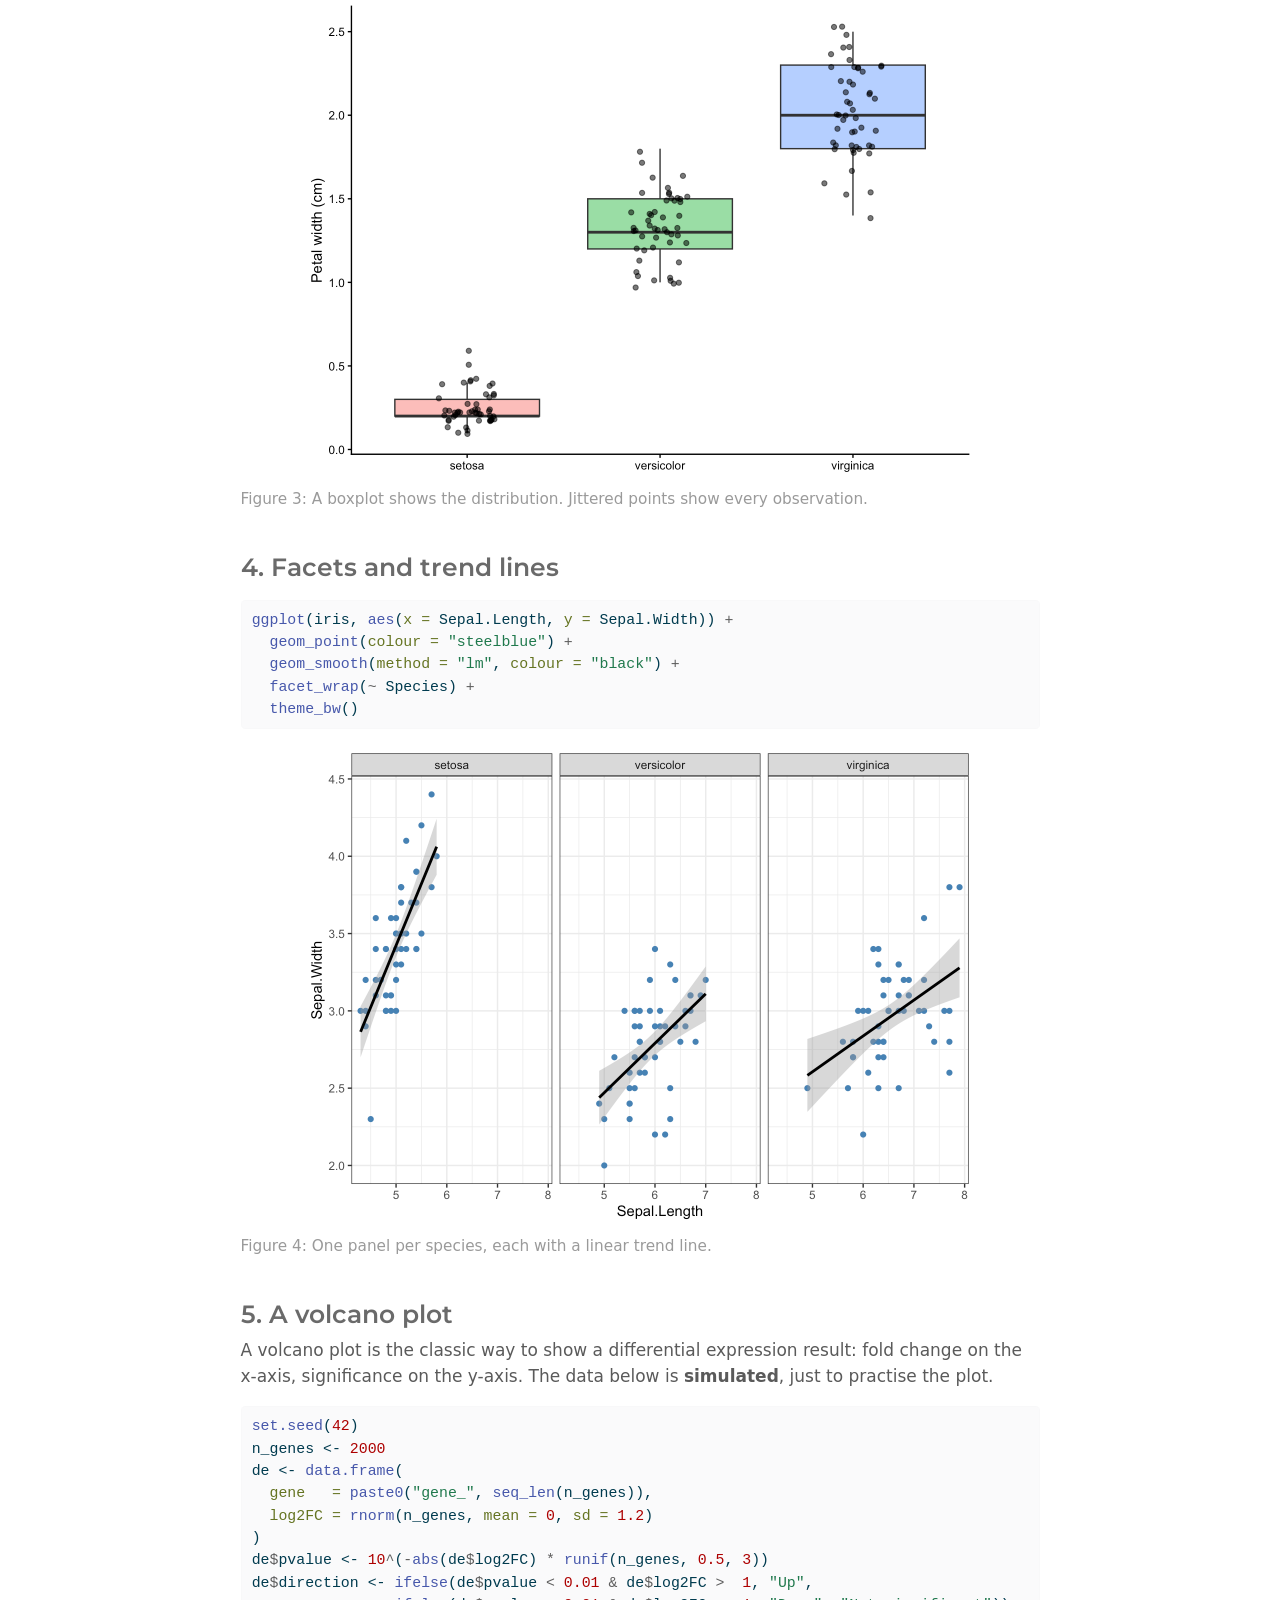
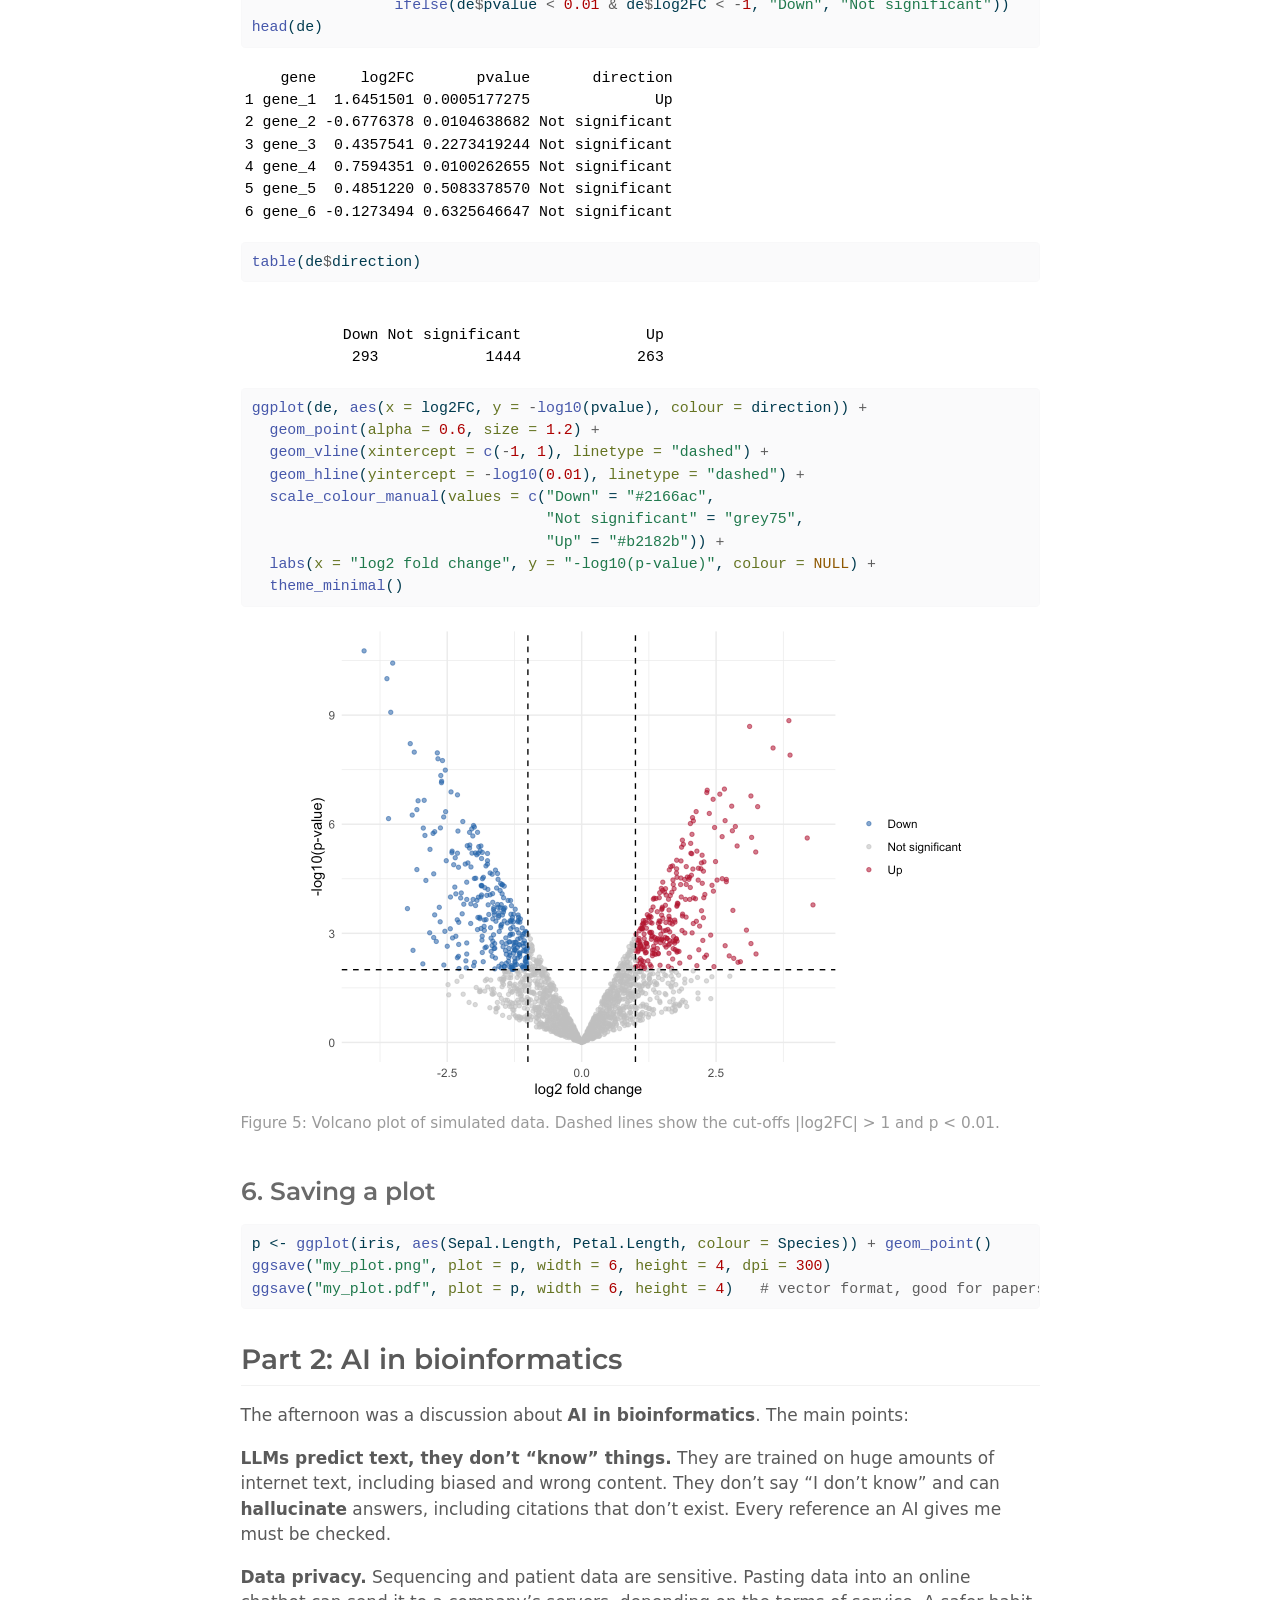
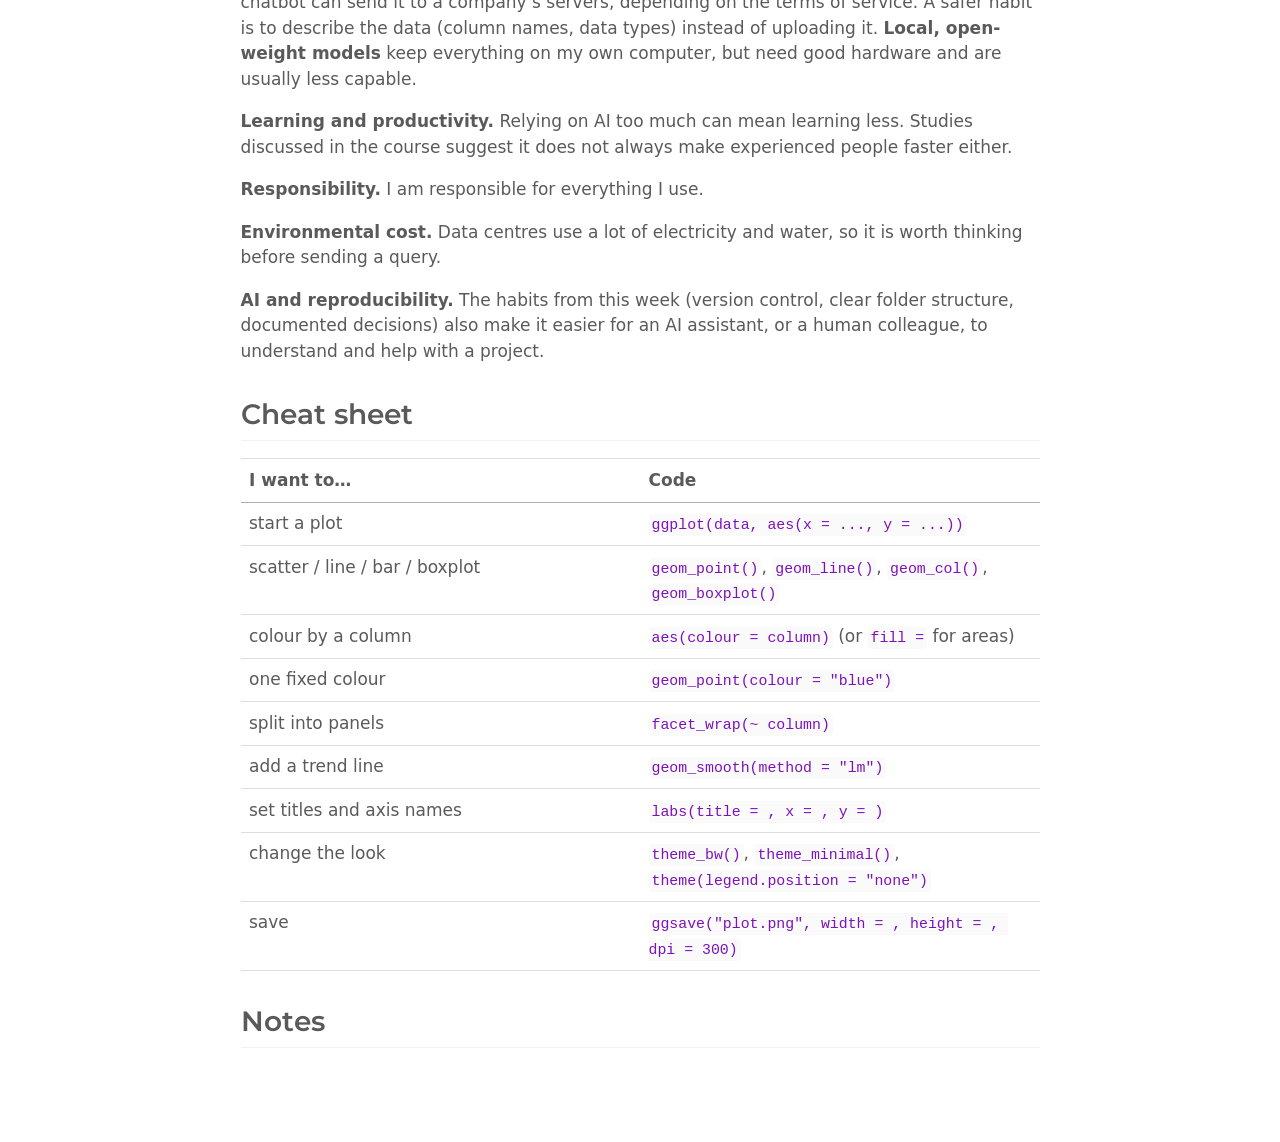
==== commit 8da43858: "Built site for gh-pages" ====
--- a/posts/friday/index.html
+++ b/posts/friday/index.html
@@ -83,7 +83,7 @@
 <link href="../../site_libs/quarto-html/quarto-syntax-highlighting-64a204ab8560d761af7679ceaba22944.css" rel="stylesheet" id="quarto-text-highlighting-styles">
 <script src="../../site_libs/bootstrap/bootstrap.min.js"></script>
 <link href="../../site_libs/bootstrap/bootstrap-icons.css" rel="stylesheet">
-<link href="../../site_libs/bootstrap/bootstrap-95e700bef72d2880c277d2cb84c9764b.min.css" rel="stylesheet" append-hash="true" id="quarto-bootstrap" data-mode="light">
+<link href="../../site_libs/bootstrap/bootstrap-fb1dc94ef3afab2d5625f9404b96eeb4.min.css" rel="stylesheet" append-hash="true" id="quarto-bootstrap" data-mode="light">
 <script id="quarto-search-options" type="application/json">{
   "location": "navbar",
   "copy-button": false,
